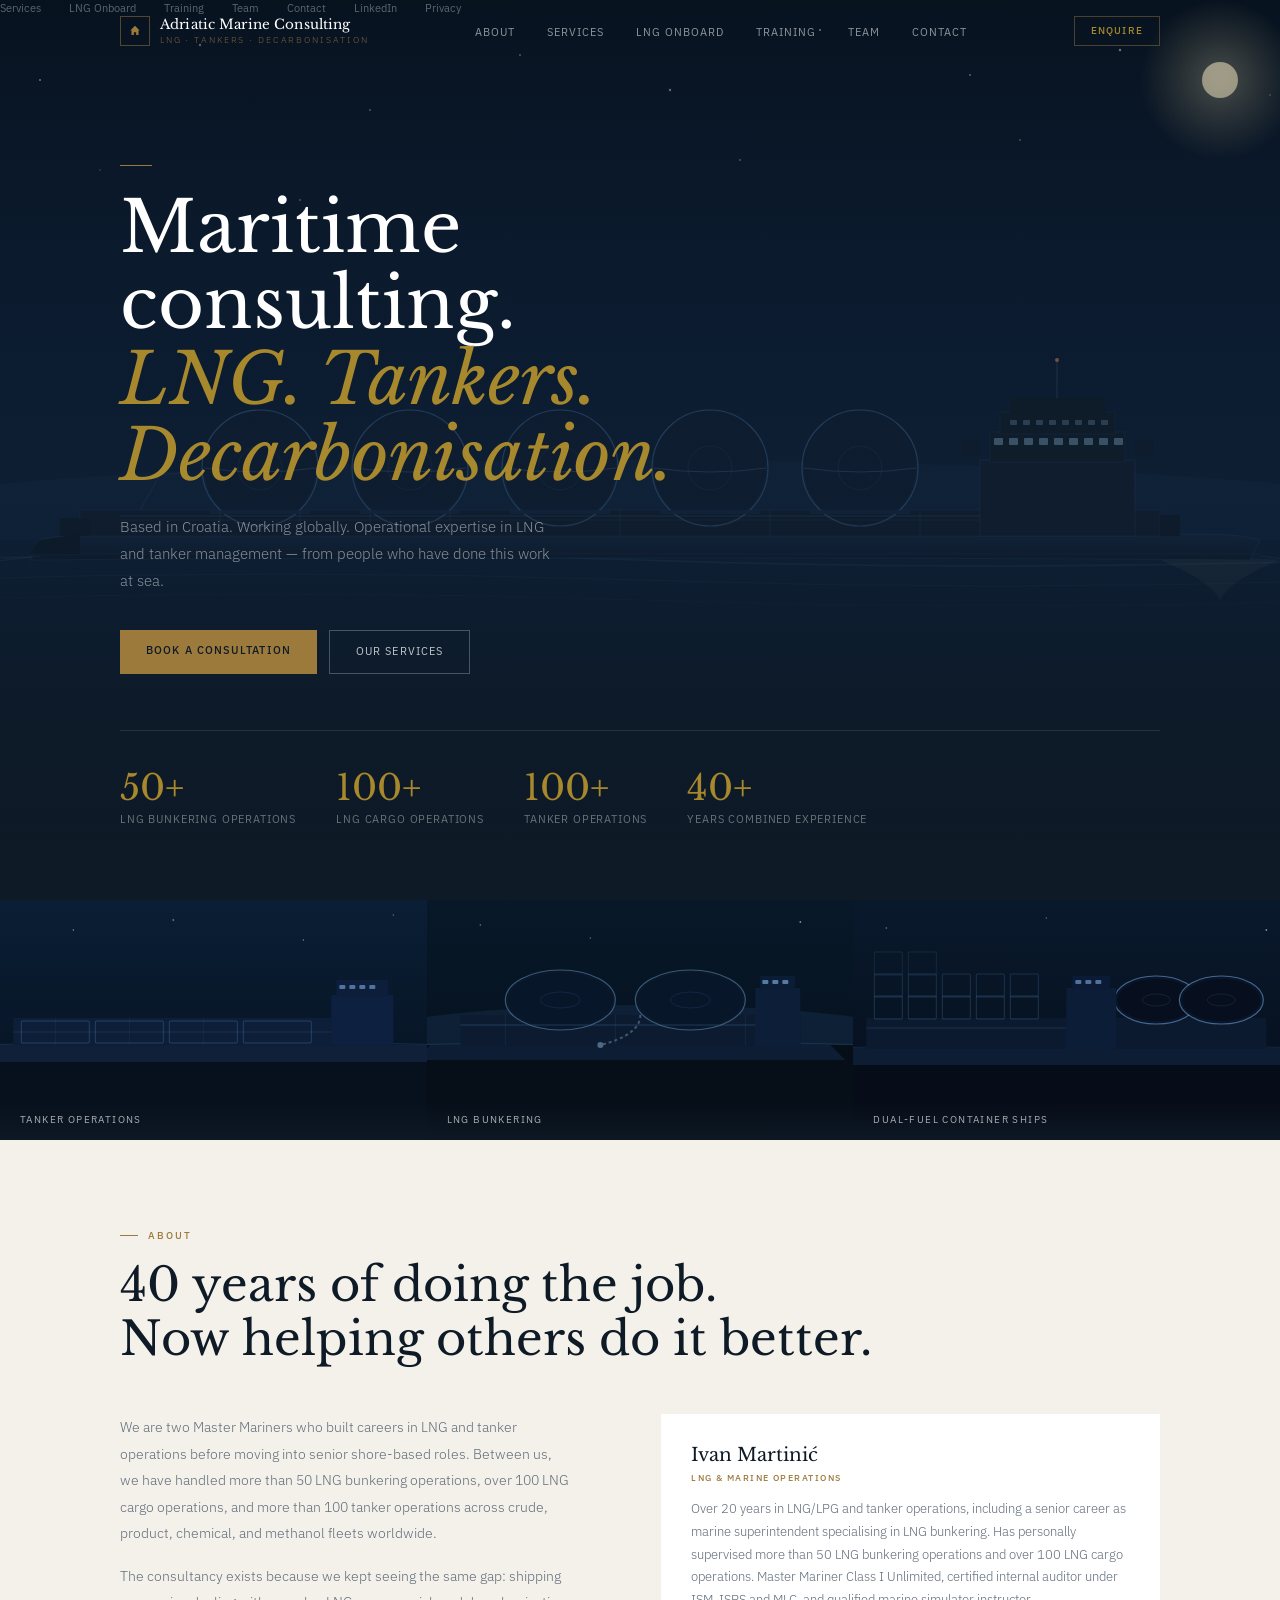
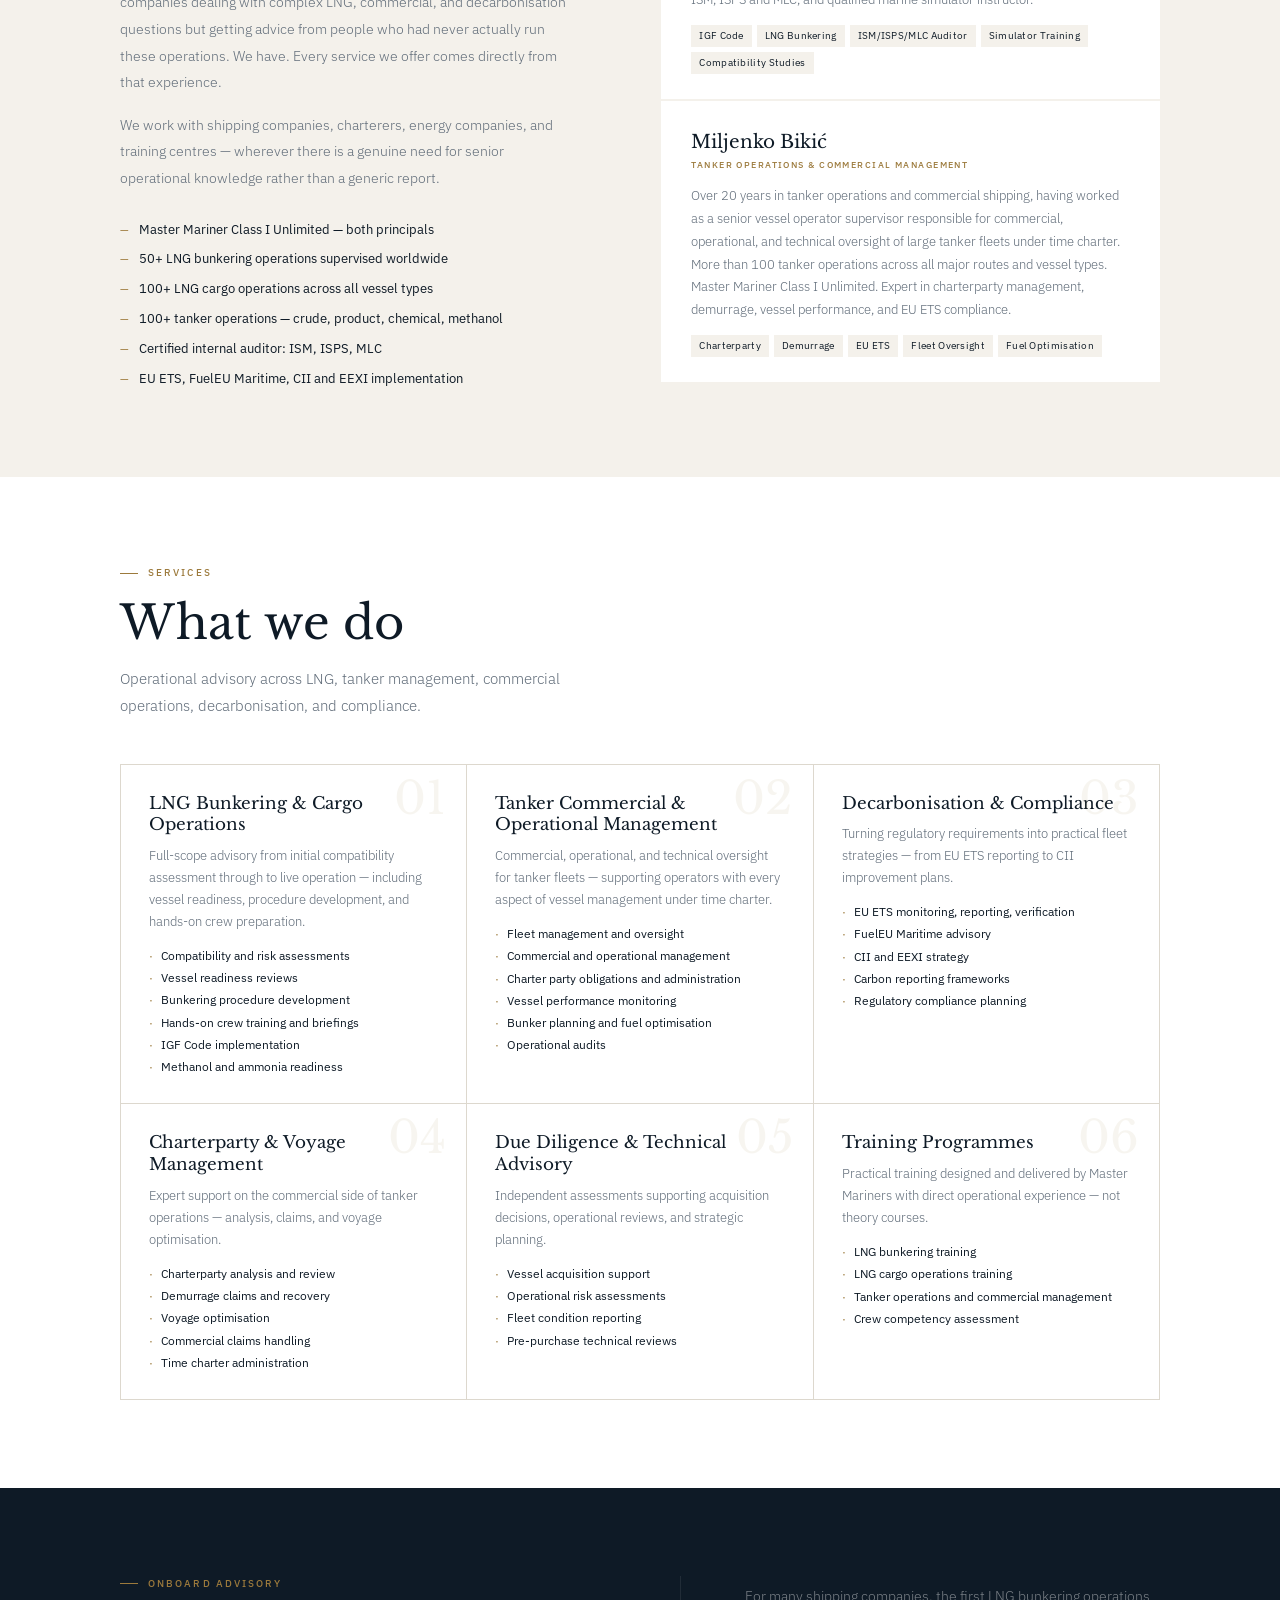
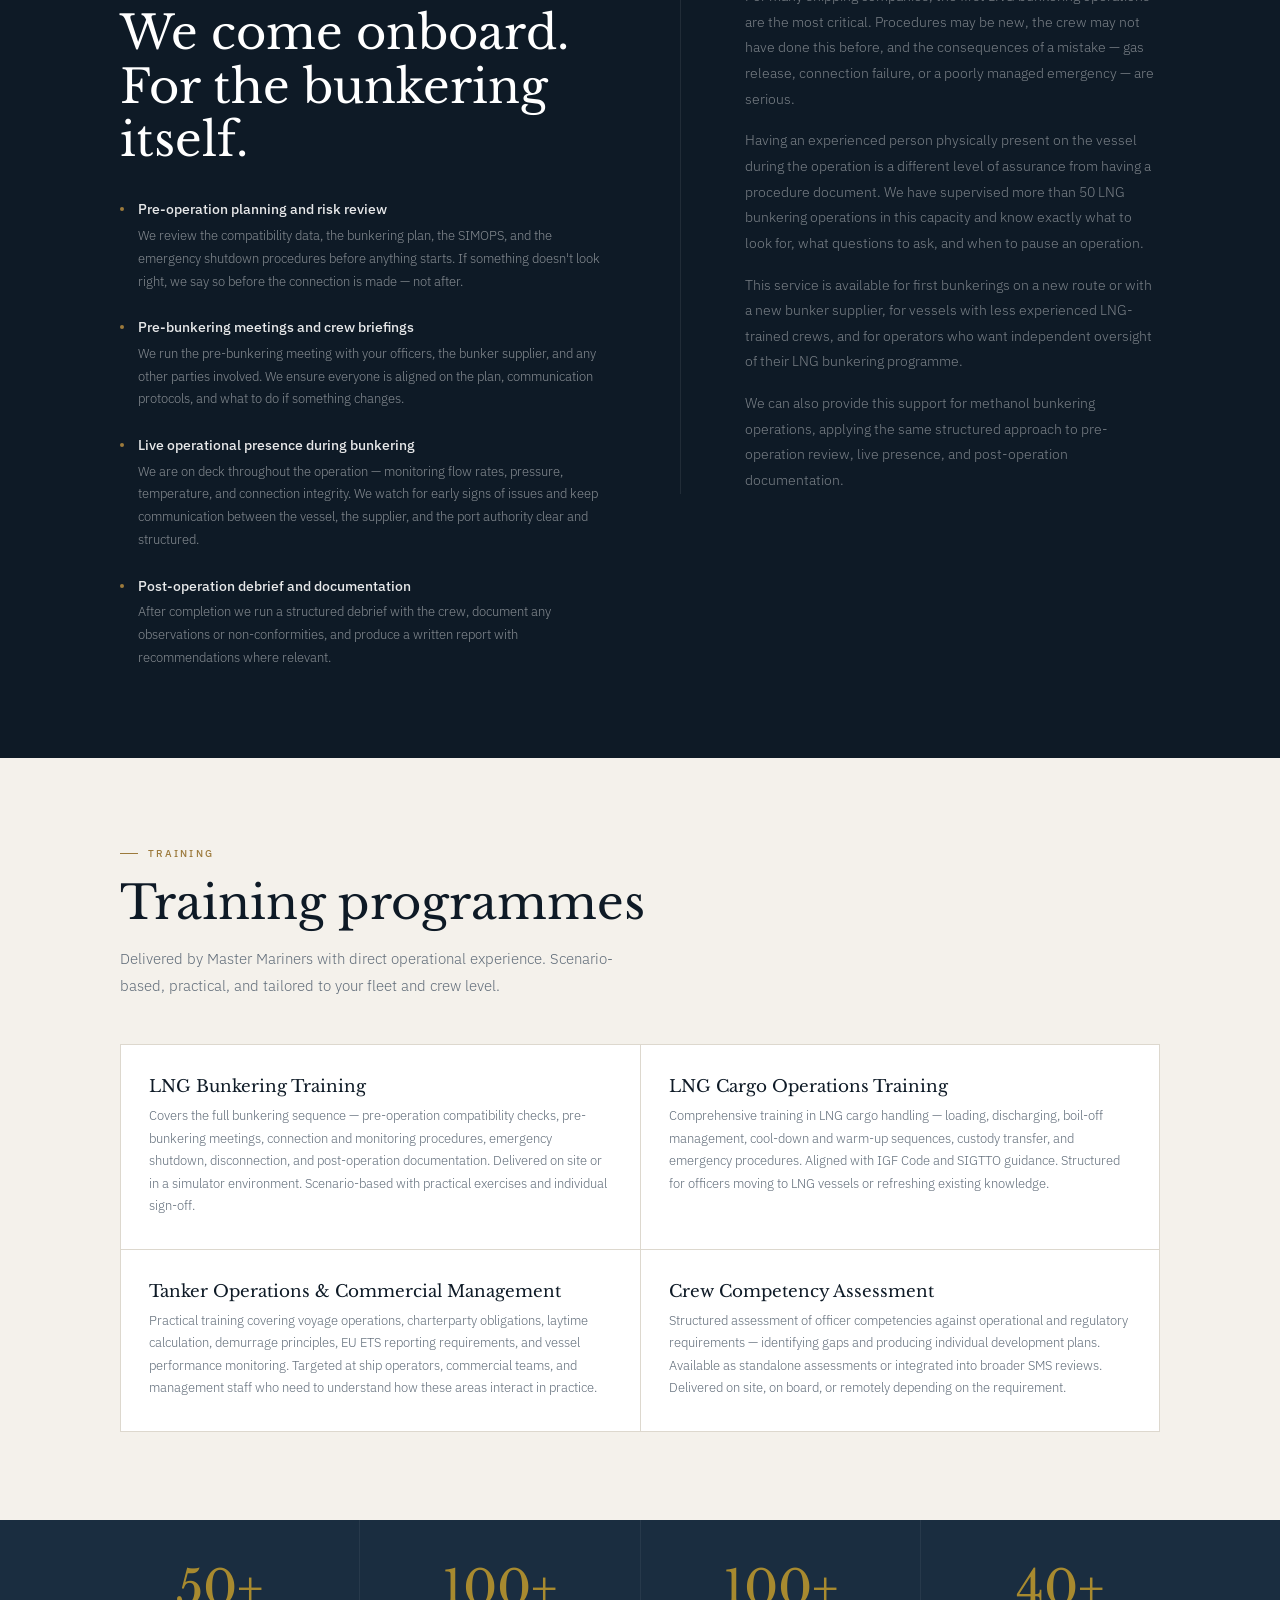
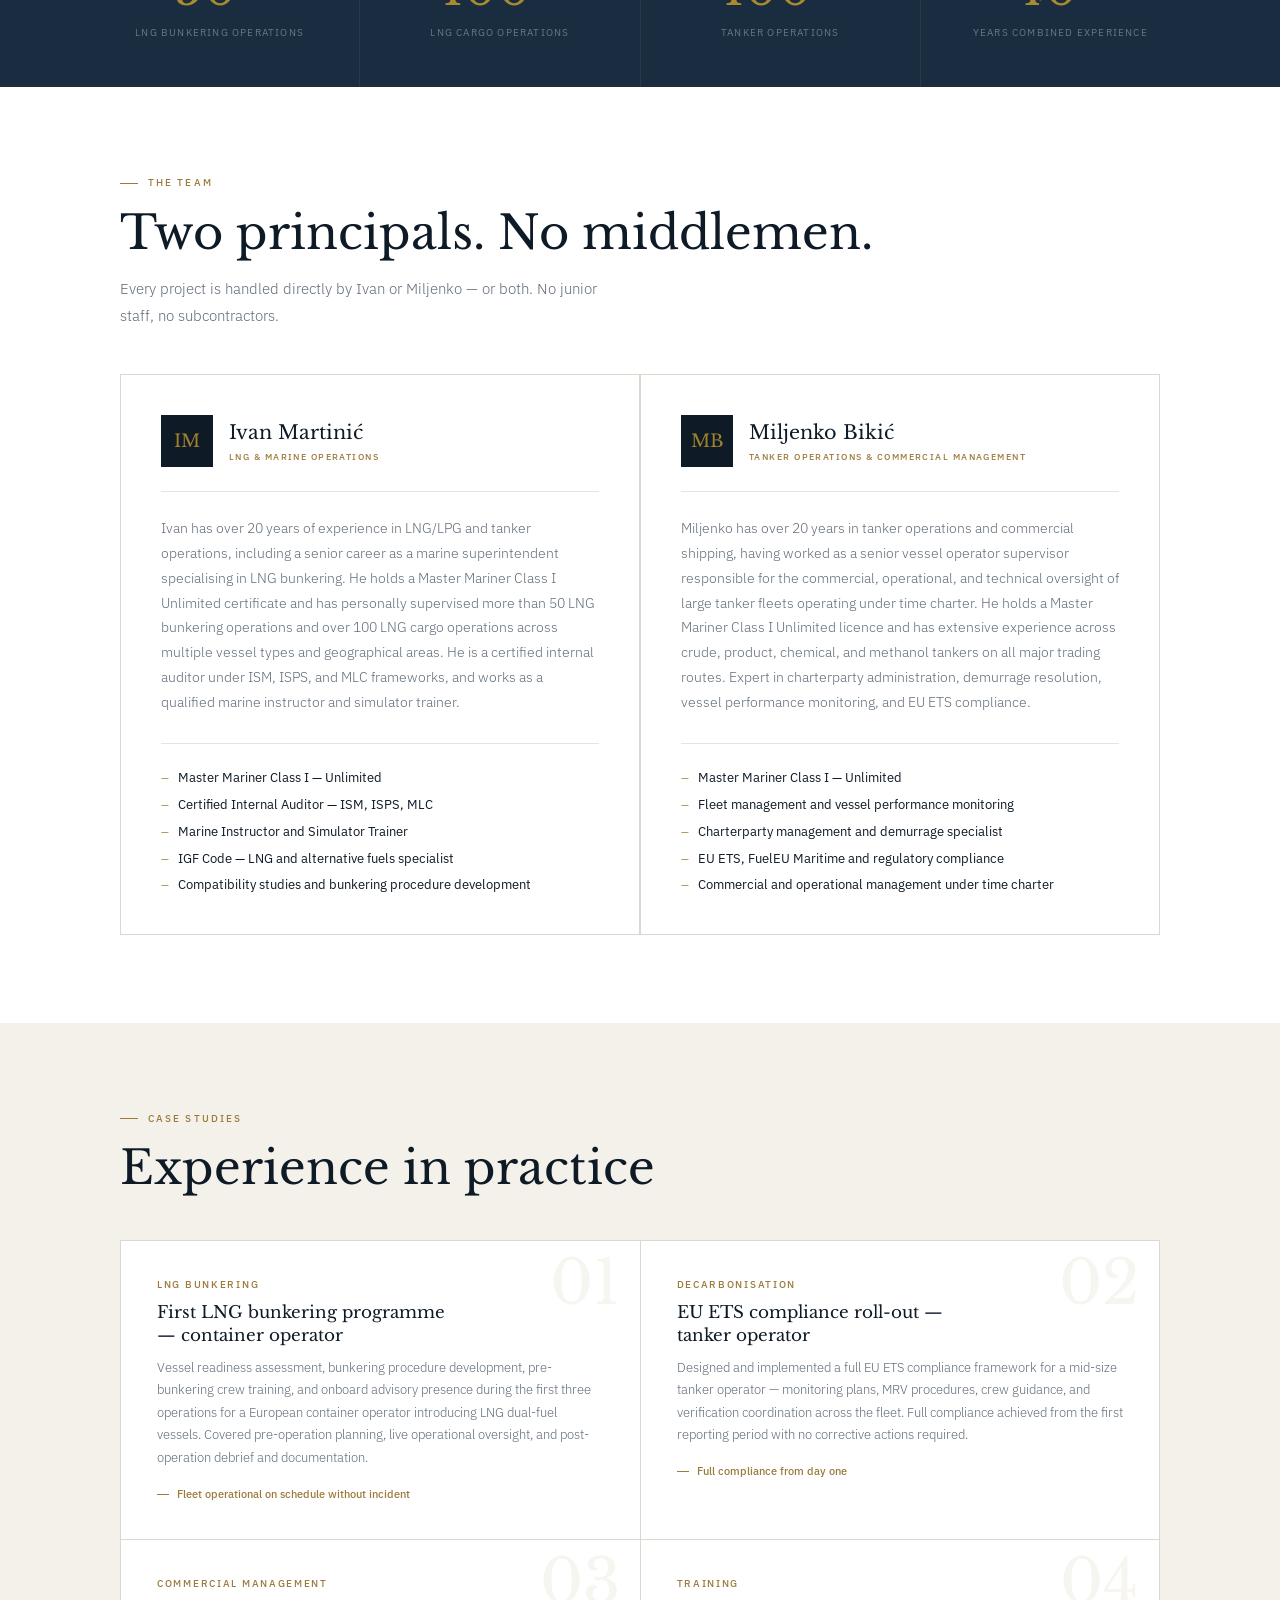
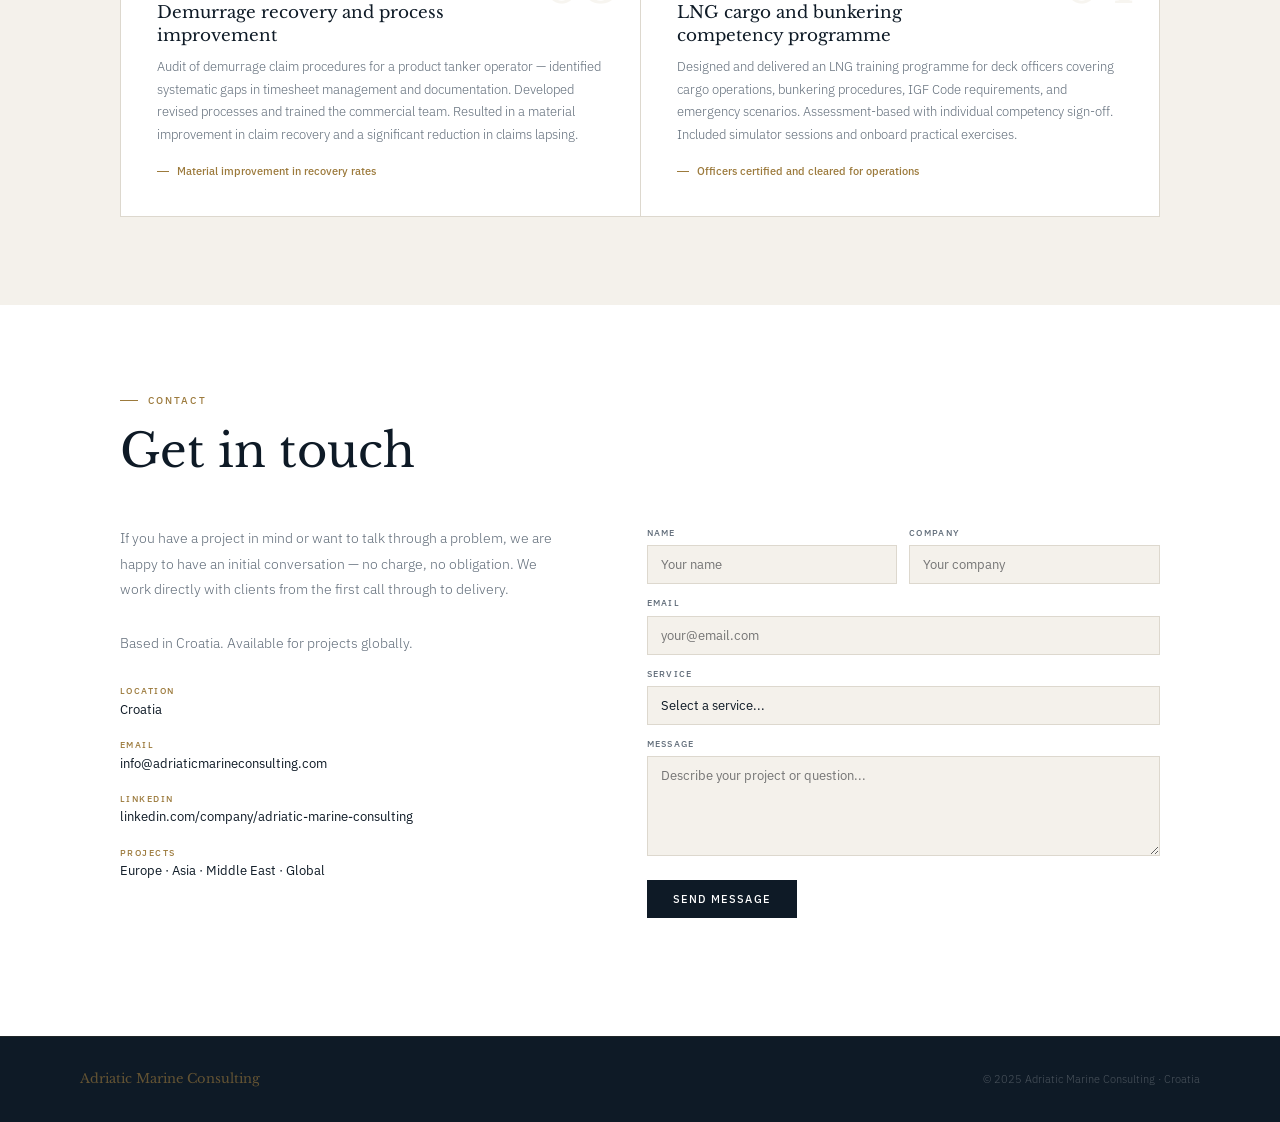
==== index.html @ 2621ef9f "Add files via upload" ====
<!DOCTYPE html>
<html lang="en">
<head>
  <meta charset="UTF-8">
  <meta name="viewport" content="width=device-width, initial-scale=1.0">
  <meta name="description" content="Adriatic Marine Consulting — LNG bunkering, tanker operations, decarbonisation, and maritime training. Based in Croatia, working globally.">
  <meta name="keywords" content="LNG bunkering consulting, tanker operations, maritime consulting, EU ETS shipping, FuelEU Maritime, demurrage consultant, maritime training, Croatia">
  <meta property="og:title" content="Adriatic Marine Consulting">
  <meta property="og:description" content="LNG · Tankers · Decarbonisation. Senior maritime consulting from two Master Mariners with 40+ years combined experience.">
  <meta property="og:type" content="website">
  <title>Adriatic Marine Consulting — LNG · Tankers · Decarbonisation</title>
  <link rel="stylesheet" href="style.css">
  <link rel="preconnect" href="https://fonts.googleapis.com">
  <link rel="preconnect" href="https://fonts.gstatic.com" crossorigin>
  <link href="https://fonts.googleapis.com/css2?family=Libre+Baskerville:ital,wght@0,400;0,700;1,400&family=IBM+Plex+Sans:wght@300;400;500&display=swap" rel="stylesheet">
</head>
<body>

  <!-- ═══════════════════════════════
       NAVIGATION
  ════════════════════════════════ -->
  <nav id="nav">
    <div class="nav-inner">
      <a href="#home" class="nav-logo">
        <div class="nav-logo-mark">
          <svg viewBox="0 0 24 24" xmlns="http://www.w3.org/2000/svg">
            <path d="M12 3L4 11h2v8h4v-5h4v5h4V11h2L12 3z"/>
          </svg>
        </div>
        <div class="nav-brand">
          Adriatic Marine Consulting
          <small>LNG · Tankers · Decarbonisation</small>
        </div>
      </a>
      <ul class="nav-links">
        <li><a href="#about">About</a></li>
        <li><a href="#services">Services</a></li>
        <li><a href="#onboard">LNG Onboard</a></li>
        <li><a href="#training">Training</a></li>
        <li><a href="#team">Team</a></li>
        <li><a href="#contact">Contact</a></li>
      </ul>
      <a href="#contact" class="nav-cta">Enquire</a>
      <button class="nav-hamburger" id="hamburger" aria-label="Open menu">
        <span></span><span></span><span></span>
      </button>
    </div>
    <!-- Mobile menu -->
    <div class="mobile-menu" id="mobileMenu">
      <ul>
        <li><a href="#about" class="mobile-link">About</a></li>
        <li><a href="#services" class="mobile-link">Services</a></li>
        <li><a href="#onboard" class="mobile-link">LNG Onboard</a></li>
        <li><a href="#training" class="mobile-link">Training</a></li>
        <li><a href="#team" class="mobile-link">Team</a></li>
        <li><a href="#contact" class="mobile-link">Contact</a></li>
      </ul>
    </div>
  </nav>

  <!-- ═══════════════════════════════
       HERO
  ════════════════════════════════ -->
  <section class="hero" id="home">
    <div class="hero-bg">
      <svg viewBox="0 0 1440 900" preserveAspectRatio="xMidYMid slice" xmlns="http://www.w3.org/2000/svg">
        <defs>
          <linearGradient id="grad-sky" x1="0" y1="0" x2="0" y2="1">
            <stop offset="0%" stop-color="#06111e"/>
            <stop offset="55%" stop-color="#0d2240"/>
            <stop offset="100%" stop-color="#0a1e38"/>
          </linearGradient>
          <linearGradient id="grad-sea" x1="0" y1="0" x2="0" y2="1">
            <stop offset="0%" stop-color="#0d2545"/>
            <stop offset="100%" stop-color="#06111e"/>
          </linearGradient>
          <linearGradient id="grad-hull" x1="0" y1="0" x2="0" y2="1">
            <stop offset="0%" stop-color="#162d4e"/>
            <stop offset="100%" stop-color="#0c1e35"/>
          </linearGradient>
          <radialGradient id="grad-moon" cx="50%" cy="50%" r="50%">
            <stop offset="0%" stop-color="#e8d9b0" stop-opacity="0.9"/>
            <stop offset="100%" stop-color="#c9b87a" stop-opacity="0"/>
          </radialGradient>
        </defs>
        <!-- Sky -->
        <rect width="1440" height="900" fill="url(#grad-sky)"/>
        <!-- Stars -->
        <circle cx="120" cy="80"  r="1"   fill="white" opacity="0.5"/>
        <circle cx="280" cy="45"  r="1.2" fill="white" opacity="0.4"/>
        <circle cx="450" cy="110" r="0.8" fill="white" opacity="0.6"/>
        <circle cx="600" cy="55"  r="1"   fill="white" opacity="0.35"/>
        <circle cx="750" cy="90"  r="1.2" fill="white" opacity="0.45"/>
        <circle cx="900" cy="30"  r="0.9" fill="white" opacity="0.55"/>
        <circle cx="1050" cy="75" r="1"   fill="white" opacity="0.4"/>
        <circle cx="1200" cy="50" r="1.2" fill="white" opacity="0.5"/>
        <circle cx="1350" cy="95" r="0.8" fill="white" opacity="0.4"/>
        <circle cx="180" cy="170" r="0.8" fill="white" opacity="0.3"/>
        <circle cx="380" cy="200" r="1"   fill="white" opacity="0.35"/>
        <circle cx="820" cy="160" r="0.9" fill="white" opacity="0.4"/>
        <circle cx="1100" cy="140" r="1"  fill="white" opacity="0.3"/>
        <!-- Moon -->
        <circle cx="1300" cy="80" r="80" fill="url(#grad-moon)" opacity="0.4"/>
        <circle cx="1300" cy="80" r="18" fill="#f5e8c0" opacity="0.7"/>
        <!-- Horizon haze -->
        <ellipse cx="720" cy="540" rx="900" ry="80" fill="#1a3a5c" opacity="0.3"/>
        <!-- Sea -->
        <rect x="0" y="540" width="1440" height="360" fill="url(#grad-sea)"/>
        <path d="M0 560 Q360 548 720 560 Q1080 572 1440 560" stroke="rgba(80,140,200,0.18)" fill="none" stroke-width="1.5"/>
        <path d="M0 580 Q360 568 720 580 Q1080 592 1440 580" stroke="rgba(80,140,200,0.12)" fill="none" stroke-width="1"/>
        <path d="M0 600 Q360 588 720 600 Q1080 612 1440 600" stroke="rgba(80,140,200,0.08)" fill="none" stroke-width="1"/>
        <!-- Moon reflection on water -->
        <path d="M1240 560 Q1300 555 1360 560 Q1310 580 1300 600 Q1290 580 1240 560Z" fill="rgba(245,232,192,0.08)"/>
        <!-- Hull -->
        <path d="M120 540 Q130 535 200 534 L1280 534 Q1320 534 1340 540 L1330 560 Q1100 558 720 558 Q340 558 110 560 Z" fill="url(#grad-hull)" stroke="rgba(50,90,140,0.4)" stroke-width="0.8"/>
        <line x1="110" y1="554" x2="1340" y2="554" stroke="rgba(80,140,200,0.2)" stroke-width="0.5"/>
        <!-- Main deck -->
        <rect x="160" y="510" width="1080" height="26" fill="#112038" stroke="rgba(50,90,140,0.3)" stroke-width="0.8"/>
        <rect x="140" y="518" width="30"  height="18" fill="#0e1c30"/>
        <rect x="1240" y="515" width="20" height="21" fill="#0e1c30"/>
        <!-- LNG Spheres -->
        <circle cx="340" cy="468" r="58" fill="none" stroke="rgba(100,155,210,0.45)" stroke-width="1.2"/>
        <circle cx="340" cy="468" r="56" fill="#0f1f38" fill-opacity="0.92"/>
        <circle cx="340" cy="468" r="22" fill="none" stroke="rgba(100,155,210,0.18)" stroke-width="0.8"/>
        <path d="M284 468 Q340 476 396 468" stroke="rgba(120,170,220,0.3)" fill="none" stroke-width="1"/>
        <circle cx="490" cy="468" r="58" fill="none" stroke="rgba(100,155,210,0.45)" stroke-width="1.2"/>
        <circle cx="490" cy="468" r="56" fill="#0f1f38" fill-opacity="0.92"/>
        <circle cx="490" cy="468" r="22" fill="none" stroke="rgba(100,155,210,0.18)" stroke-width="0.8"/>
        <path d="M434 468 Q490 476 546 468" stroke="rgba(120,170,220,0.3)" fill="none" stroke-width="1"/>
        <circle cx="640" cy="468" r="58" fill="none" stroke="rgba(100,155,210,0.45)" stroke-width="1.2"/>
        <circle cx="640" cy="468" r="56" fill="#0f1f38" fill-opacity="0.92"/>
        <circle cx="640" cy="468" r="22" fill="none" stroke="rgba(100,155,210,0.18)" stroke-width="0.8"/>
        <path d="M584 468 Q640 476 696 468" stroke="rgba(120,170,220,0.3)" fill="none" stroke-width="1"/>
        <circle cx="790" cy="468" r="58" fill="none" stroke="rgba(100,155,210,0.45)" stroke-width="1.2"/>
        <circle cx="790" cy="468" r="56" fill="#0f1f38" fill-opacity="0.92"/>
        <circle cx="790" cy="468" r="22" fill="none" stroke="rgba(100,155,210,0.18)" stroke-width="0.8"/>
        <path d="M734 468 Q790 476 846 468" stroke="rgba(120,170,220,0.3)" fill="none" stroke-width="1"/>
        <circle cx="940" cy="468" r="58" fill="none" stroke="rgba(100,155,210,0.45)" stroke-width="1.2"/>
        <circle cx="940" cy="468" r="56" fill="#0f1f38" fill-opacity="0.92"/>
        <circle cx="940" cy="468" r="22" fill="none" stroke="rgba(100,155,210,0.18)" stroke-width="0.8"/>
        <path d="M884 468 Q940 476 996 468" stroke="rgba(120,170,220,0.3)" fill="none" stroke-width="1"/>
        <!-- Sphere support rings -->
        <rect x="290" y="510" width="100" height="4" fill="rgba(20,45,80,0.9)"/>
        <rect x="440" y="510" width="100" height="4" fill="rgba(20,45,80,0.9)"/>
        <rect x="590" y="510" width="100" height="4" fill="rgba(20,45,80,0.9)"/>
        <rect x="740" y="510" width="100" height="4" fill="rgba(20,45,80,0.9)"/>
        <rect x="890" y="510" width="100" height="4" fill="rgba(20,45,80,0.9)"/>
        <!-- Pipework -->
        <line x1="200" y1="516" x2="1100" y2="516" stroke="rgba(70,120,170,0.35)" stroke-width="1.2"/>
        <line x1="200" y1="520" x2="1100" y2="520" stroke="rgba(70,120,170,0.2)"  stroke-width="0.8"/>
        <line x1="300" y1="510" x2="300" y2="536" stroke="rgba(70,120,170,0.25)" stroke-width="0.8"/>
        <line x1="380" y1="510" x2="380" y2="536" stroke="rgba(70,120,170,0.25)" stroke-width="0.8"/>
        <line x1="450" y1="510" x2="450" y2="536" stroke="rgba(70,120,170,0.25)" stroke-width="0.8"/>
        <line x1="530" y1="510" x2="530" y2="536" stroke="rgba(70,120,170,0.25)" stroke-width="0.8"/>
        <line x1="700" y1="510" x2="700" y2="536" stroke="rgba(70,120,170,0.25)" stroke-width="0.8"/>
        <line x1="850" y1="510" x2="850" y2="536" stroke="rgba(70,120,170,0.25)" stroke-width="0.8"/>
        <line x1="1000" y1="510" x2="1000" y2="536" stroke="rgba(70,120,170,0.25)" stroke-width="0.8"/>
        <!-- Bridge -->
        <rect x="1060" y="460" width="155" height="76" fill="#112038" stroke="rgba(50,90,140,0.4)" stroke-width="0.8"/>
        <rect x="1070" y="432" width="135" height="30" fill="#102030" stroke="rgba(50,90,140,0.3)" stroke-width="0.8"/>
        <rect x="1080" y="412" width="115" height="22" fill="#0f1e2e" stroke="rgba(50,90,140,0.3)" stroke-width="0.6"/>
        <rect x="1090" y="398" width="95"  height="16" fill="#0e1c2c"/>
        <rect x="1042" y="440" width="18"  height="16" fill="#0e1e30" opacity="0.8"/>
        <rect x="1215" y="440" width="18"  height="16" fill="#0e1e30" opacity="0.8"/>
        <!-- Bridge windows row 1 -->
        <rect x="1074" y="438" width="9" height="7" fill="rgba(160,210,255,0.55)" rx="1"/>
        <rect x="1089" y="438" width="9" height="7" fill="rgba(160,210,255,0.55)" rx="1"/>
        <rect x="1104" y="438" width="9" height="7" fill="rgba(160,210,255,0.55)" rx="1"/>
        <rect x="1119" y="438" width="9" height="7" fill="rgba(160,210,255,0.55)" rx="1"/>
        <rect x="1134" y="438" width="9" height="7" fill="rgba(160,210,255,0.55)" rx="1"/>
        <rect x="1149" y="438" width="9" height="7" fill="rgba(160,210,255,0.55)" rx="1"/>
        <rect x="1164" y="438" width="9" height="7" fill="rgba(160,210,255,0.55)" rx="1"/>
        <rect x="1179" y="438" width="9" height="7" fill="rgba(160,210,255,0.55)" rx="1"/>
        <rect x="1194" y="438" width="9" height="7" fill="rgba(160,210,255,0.55)" rx="1"/>
        <!-- Bridge windows row 2 -->
        <rect x="1090" y="420" width="7" height="5" fill="rgba(160,210,255,0.35)" rx="1"/>
        <rect x="1103" y="420" width="7" height="5" fill="rgba(160,210,255,0.35)" rx="1"/>
        <rect x="1116" y="420" width="7" height="5" fill="rgba(160,210,255,0.35)" rx="1"/>
        <rect x="1129" y="420" width="7" height="5" fill="rgba(160,210,255,0.35)" rx="1"/>
        <rect x="1142" y="420" width="7" height="5" fill="rgba(160,210,255,0.35)" rx="1"/>
        <rect x="1155" y="420" width="7" height="5" fill="rgba(160,210,255,0.35)" rx="1"/>
        <rect x="1168" y="420" width="7" height="5" fill="rgba(160,210,255,0.35)" rx="1"/>
        <rect x="1181" y="420" width="7" height="5" fill="rgba(160,210,255,0.35)" rx="1"/>
        <!-- Mast -->
        <line x1="1137" y1="398" x2="1137" y2="360" stroke="rgba(80,120,160,0.4)" stroke-width="1"/>
        <circle cx="1137" cy="360" r="2" fill="rgba(255,150,100,0.7)"/>
        <!-- Crane -->
        <line x1="220" y1="510" x2="240" y2="475" stroke="rgba(70,110,160,0.3)" stroke-width="1"/>
        <line x1="240" y1="475" x2="270" y2="472" stroke="rgba(70,110,160,0.25)" stroke-width="0.8"/>
        <!-- Bow -->
        <path d="M160 534 L120 540 L110 554 L160 554 Z" fill="#0c1a2c"/>
        <!-- Wake -->
        <path d="M120 556 Q65 562 10 570"  stroke="rgba(80,140,200,0.2)" fill="none" stroke-width="1"/>
        <path d="M1340 556 Q1390 562 1440 568" stroke="rgba(80,140,200,0.2)" fill="none" stroke-width="1"/>
      </svg>
    </div>
    <div class="hero-overlay"></div>
    <div class="hero-content">
      <div class="hero-rule"></div>
      <h1>Maritime consulting.<br><em>LNG. Tankers.<br>Decarbonisation.</em></h1>
      <p class="hero-sub">Based in Croatia. Working globally. Operational expertise in LNG and tanker management — from people who have done this work at sea.</p>
      <div class="hero-btns">
        <a href="#contact" class="btn-primary">Book a consultation</a>
        <a href="#services" class="btn-secondary">Our services</a>
      </div>
      <div class="hero-stats">
        <div class="hero-stat">
          <span class="stat-num">50+</span>
          <span class="stat-label">LNG bunkering operations</span>
        </div>
        <div class="hero-stat">
          <span class="stat-num">100+</span>
          <span class="stat-label">LNG cargo operations</span>
        </div>
        <div class="hero-stat">
          <span class="stat-num">100+</span>
          <span class="stat-label">Tanker operations</span>
        </div>
        <div class="hero-stat">
          <span class="stat-num">40+</span>
          <span class="stat-label">Years combined experience</span>
        </div>
      </div>
    </div>
  </section>

  <!-- ═══════════════════════════════
       VISUAL STRIP
  ════════════════════════════════ -->
  <div class="strip">

    <div class="strip-item">
      <svg viewBox="0 0 480 240" xmlns="http://www.w3.org/2000/svg" preserveAspectRatio="xMidYMid slice">
        <defs>
          <linearGradient id="ts" x1="0" y1="0" x2="0" y2="1">
            <stop offset="0%" stop-color="#0a1e35"/>
            <stop offset="100%" stop-color="#06111e"/>
          </linearGradient>
        </defs>
        <rect width="480" height="240" fill="url(#ts)"/>
        <rect x="0" y="145" width="480" height="95" fill="#080f1c" opacity="0.8"/>
        <path d="M0 145 Q240 138 480 145" stroke="rgba(70,120,180,0.25)" fill="none" stroke-width="1"/>
        <path d="M0 158 Q240 151 480 158" stroke="rgba(70,120,180,0.15)" fill="none" stroke-width="0.8"/>
        <path d="M20 145 L460 145 L472 162 L8 162 Z" fill="#0f2038"/>
        <rect x="40" y="118" width="380" height="28" fill="#0d1e38"/>
        <rect x="48"  y="121" width="68" height="22" fill="none" stroke="rgba(90,140,195,0.4)" stroke-width="0.8" rx="1"/>
        <rect x="122" y="121" width="68" height="22" fill="none" stroke="rgba(90,140,195,0.4)" stroke-width="0.8" rx="1"/>
        <rect x="196" y="121" width="68" height="22" fill="none" stroke="rgba(90,140,195,0.4)" stroke-width="0.8" rx="1"/>
        <rect x="270" y="121" width="68" height="22" fill="none" stroke="rgba(90,140,195,0.4)" stroke-width="0.8" rx="1"/>
        <line x1="82"  y1="118" x2="82"  y2="145" stroke="rgba(70,110,160,0.2)" stroke-width="0.7"/>
        <line x1="156" y1="118" x2="156" y2="145" stroke="rgba(70,110,160,0.2)" stroke-width="0.7"/>
        <line x1="230" y1="118" x2="230" y2="145" stroke="rgba(70,110,160,0.2)" stroke-width="0.7"/>
        <rect x="358" y="95"  width="62" height="50" fill="#0d2040"/>
        <rect x="363" y="80"  width="52" height="17" fill="#0c1e3a"/>
        <rect x="366" y="85" width="6" height="4" fill="rgba(150,200,255,0.5)" rx="1"/>
        <rect x="376" y="85" width="6" height="4" fill="rgba(150,200,255,0.5)" rx="1"/>
        <rect x="386" y="85" width="6" height="4" fill="rgba(150,200,255,0.5)" rx="1"/>
        <rect x="396" y="85" width="6" height="4" fill="rgba(150,200,255,0.5)" rx="1"/>
        <line x1="40" y1="132" x2="358" y2="132" stroke="rgba(70,110,160,0.3)" stroke-width="0.8"/>
        <circle cx="100" cy="30" r="0.8" fill="white" opacity="0.5"/>
        <circle cx="200" cy="20" r="0.9" fill="white" opacity="0.4"/>
        <circle cx="330" cy="40" r="0.7" fill="white" opacity="0.5"/>
        <circle cx="420" cy="15" r="0.8" fill="white" opacity="0.35"/>
      </svg>
      <span class="strip-label">Tanker Operations</span>
    </div>

    <div class="strip-item">
      <svg viewBox="0 0 480 240" xmlns="http://www.w3.org/2000/svg" preserveAspectRatio="xMidYMid slice">
        <defs>
          <linearGradient id="lbs" x1="0" y1="0" x2="0" y2="1">
            <stop offset="0%" stop-color="#081828"/>
            <stop offset="100%" stop-color="#04101c"/>
          </linearGradient>
        </defs>
        <rect width="480" height="240" fill="url(#lbs)"/>
        <ellipse cx="240" cy="145" rx="300" ry="40" fill="rgba(30,60,100,0.3)"/>
        <rect x="0" y="145" width="480" height="95" fill="#060e18"/>
        <path d="M0 145 Q240 138 480 145" stroke="rgba(70,130,190,0.2)" fill="none" stroke-width="1"/>
        <path d="M30 145 L430 145 L445 160 L15 160 Z" fill="#0d1e34"/>
        <rect x="60" y="115" width="340" height="31" fill="#0c1b30"/>
        <ellipse cx="160" cy="100" rx="55" ry="30" fill="#0a1828" stroke="rgba(100,155,210,0.5)" stroke-width="1.2"/>
        <ellipse cx="160" cy="100" rx="52" ry="27" fill="#08162a"/>
        <ellipse cx="160" cy="100" rx="20" ry="8"  fill="none" stroke="rgba(100,155,210,0.15)" stroke-width="0.8"/>
        <ellipse cx="290" cy="100" rx="55" ry="30" fill="#0a1828" stroke="rgba(100,155,210,0.5)" stroke-width="1.2"/>
        <ellipse cx="290" cy="100" rx="52" ry="27" fill="#08162a"/>
        <ellipse cx="290" cy="100" rx="20" ry="8"  fill="none" stroke="rgba(100,155,210,0.15)" stroke-width="0.8"/>
        <path d="M240 115 Q240 135 200 145" stroke="rgba(180,220,255,0.3)" fill="none" stroke-width="2" stroke-dasharray="3,3"/>
        <circle cx="200" cy="145" r="3" fill="rgba(180,220,255,0.4)"/>
        <rect x="355" y="88"  width="45" height="58" fill="#0c1e38"/>
        <rect x="360" y="76"  width="35" height="14" fill="#0b1c35"/>
        <rect x="362" y="80" width="6" height="4" fill="rgba(150,200,255,0.55)" rx="1"/>
        <rect x="372" y="80" width="6" height="4" fill="rgba(150,200,255,0.55)" rx="1"/>
        <rect x="382" y="80" width="6" height="4" fill="rgba(150,200,255,0.55)" rx="1"/>
        <line x1="60" y1="125" x2="355" y2="125" stroke="rgba(70,120,170,0.35)" stroke-width="1"/>
        <line x1="105" y1="115" x2="105" y2="145" stroke="rgba(70,120,170,0.2)" stroke-width="0.8"/>
        <line x1="215" y1="115" x2="215" y2="145" stroke="rgba(70,120,170,0.2)" stroke-width="0.8"/>
        <line x1="345" y1="115" x2="345" y2="145" stroke="rgba(70,120,170,0.2)" stroke-width="0.8"/>
        <circle cx="80"  cy="25" r="0.8" fill="white" opacity="0.45"/>
        <circle cx="190" cy="38" r="0.7" fill="white" opacity="0.4"/>
        <circle cx="400" cy="22" r="0.9" fill="white" opacity="0.5"/>
      </svg>
      <span class="strip-label">LNG Bunkering</span>
    </div>

    <div class="strip-item">
      <svg viewBox="0 0 480 240" xmlns="http://www.w3.org/2000/svg" preserveAspectRatio="xMidYMid slice">
        <defs>
          <linearGradient id="cs2" x1="0" y1="0" x2="0" y2="1">
            <stop offset="0%" stop-color="#09192c"/>
            <stop offset="100%" stop-color="#050e1a"/>
          </linearGradient>
        </defs>
        <rect width="480" height="240" fill="url(#cs2)"/>
        <rect x="0" y="148" width="480" height="92" fill="#060c18"/>
        <path d="M0 148 Q240 141 480 148" stroke="rgba(70,120,180,0.2)" fill="none" stroke-width="1"/>
        <path d="M15 148 L465 148 L478 165 L2 165 Z" fill="#0d1e34"/>
        <rect x="40" y="118" width="400" height="31" fill="#0c1a30"/>
        <rect x="48"  y="96" width="28" height="23" fill="none" stroke="rgba(90,140,195,0.35)" stroke-width="0.8" rx="1"/>
        <rect x="48"  y="74" width="28" height="23" fill="none" stroke="rgba(90,140,195,0.3)"  stroke-width="0.8" rx="1"/>
        <rect x="48"  y="52" width="28" height="23" fill="none" stroke="rgba(90,140,195,0.2)"  stroke-width="0.8" rx="1"/>
        <rect x="82"  y="96" width="28" height="23" fill="none" stroke="rgba(90,140,195,0.35)" stroke-width="0.8" rx="1"/>
        <rect x="82"  y="74" width="28" height="23" fill="none" stroke="rgba(90,140,195,0.3)"  stroke-width="0.8" rx="1"/>
        <rect x="82"  y="52" width="28" height="23" fill="none" stroke="rgba(90,140,195,0.2)"  stroke-width="0.8" rx="1"/>
        <rect x="116" y="96" width="28" height="23" fill="none" stroke="rgba(90,140,195,0.35)" stroke-width="0.8" rx="1"/>
        <rect x="116" y="74" width="28" height="23" fill="none" stroke="rgba(90,140,195,0.3)"  stroke-width="0.8" rx="1"/>
        <rect x="150" y="96" width="28" height="23" fill="none" stroke="rgba(90,140,195,0.35)" stroke-width="0.8" rx="1"/>
        <rect x="150" y="74" width="28" height="23" fill="none" stroke="rgba(90,140,195,0.3)"  stroke-width="0.8" rx="1"/>
        <rect x="184" y="96" width="28" height="23" fill="none" stroke="rgba(90,140,195,0.35)" stroke-width="0.8" rx="1"/>
        <rect x="184" y="74" width="28" height="23" fill="none" stroke="rgba(90,140,195,0.3)"  stroke-width="0.8" rx="1"/>
        <ellipse cx="330" cy="100" rx="42" ry="24" fill="#08152a" stroke="rgba(120,170,220,0.55)" stroke-width="1.2"/>
        <ellipse cx="330" cy="100" rx="39" ry="21" fill="#070f1e"/>
        <ellipse cx="330" cy="100" rx="14" ry="6"  fill="none" stroke="rgba(120,170,220,0.15)" stroke-width="0.8"/>
        <ellipse cx="395" cy="100" rx="42" ry="24" fill="#08152a" stroke="rgba(120,170,220,0.55)" stroke-width="1.2"/>
        <ellipse cx="395" cy="100" rx="39" ry="21" fill="#070f1e"/>
        <ellipse cx="395" cy="100" rx="14" ry="6"  fill="none" stroke="rgba(120,170,220,0.15)" stroke-width="0.8"/>
        <rect x="240" y="88"  width="50" height="61" fill="#0c1d38"/>
        <rect x="246" y="76"  width="38" height="14" fill="#0b1b35"/>
        <rect x="249" y="80" width="6" height="4" fill="rgba(150,200,255,0.5)" rx="1"/>
        <rect x="259" y="80" width="6" height="4" fill="rgba(150,200,255,0.5)" rx="1"/>
        <rect x="269" y="80" width="6" height="4" fill="rgba(150,200,255,0.5)" rx="1"/>
        <line x1="40" y1="128" x2="240" y2="128" stroke="rgba(70,110,160,0.3)" stroke-width="0.8"/>
        <circle cx="60"  cy="28" r="0.8" fill="white" opacity="0.45"/>
        <circle cx="220" cy="18" r="0.7" fill="white" opacity="0.4"/>
        <circle cx="440" cy="30" r="0.9" fill="white" opacity="0.5"/>
      </svg>
      <span class="strip-label">Dual-Fuel Container Ships</span>
    </div>

  </div>

  <!-- ═══════════════════════════════
       ABOUT
  ════════════════════════════════ -->
  <section class="section section--sand" id="about">
    <div class="container">
      <div class="eyebrow">About</div>
      <h2 class="section-title">40 years of doing the job.<br>Now helping others do it better.</h2>
      <div class="about-grid">
        <div class="about-body">
          <p>We are two Master Mariners who built careers in LNG and tanker operations before moving into senior shore-based roles. Between us, we have handled more than 50 LNG bunkering operations, over 100 LNG cargo operations, and more than 100 tanker operations across crude, product, chemical, and methanol fleets worldwide.</p>
          <p>The consultancy exists because we kept seeing the same gap: shipping companies dealing with complex LNG, commercial, and decarbonisation questions but getting advice from people who had never actually run these operations. We have. Every service we offer comes directly from that experience.</p>
          <p>We work with shipping companies, charterers, energy companies, and training centres — wherever there is a genuine need for senior operational knowledge rather than a generic report.</p>
          <ul class="highlight-list">
            <li>Master Mariner Class I Unlimited — both principals</li>
            <li>50+ LNG bunkering operations supervised worldwide</li>
            <li>100+ LNG cargo operations across all vessel types</li>
            <li>100+ tanker operations — crude, product, chemical, methanol</li>
            <li>Certified internal auditor: ISM, ISPS, MLC</li>
            <li>EU ETS, FuelEU Maritime, CII and EEXI implementation</li>
          </ul>
        </div>
        <div class="founder-cards">
          <div class="founder-card">
            <div class="founder-card-name">Ivan Martinić</div>
            <div class="founder-card-role">LNG &amp; Marine Operations</div>
            <p class="founder-card-bio">Over 20 years in LNG/LPG and tanker operations, including a senior career as marine superintendent specialising in LNG bunkering. Has personally supervised more than 50 LNG bunkering operations and over 100 LNG cargo operations. Master Mariner Class I Unlimited, certified internal auditor under ISM, ISPS and MLC, and qualified marine simulator instructor.</p>
            <div class="founder-card-tags">
              <span class="tag">IGF Code</span>
              <span class="tag">LNG Bunkering</span>
              <span class="tag">ISM/ISPS/MLC Auditor</span>
              <span class="tag">Simulator Training</span>
              <span class="tag">Compatibility Studies</span>
            </div>
          </div>
          <div class="founder-card">
            <div class="founder-card-name">Miljenko Bikić</div>
            <div class="founder-card-role">Tanker Operations &amp; Commercial Management</div>
            <p class="founder-card-bio">Over 20 years in tanker operations and commercial shipping, having worked as a senior vessel operator supervisor responsible for commercial, operational, and technical oversight of large tanker fleets under time charter. More than 100 tanker operations across all major routes and vessel types. Master Mariner Class I Unlimited. Expert in charterparty management, demurrage, vessel performance, and EU ETS compliance.</p>
            <div class="founder-card-tags">
              <span class="tag">Charterparty</span>
              <span class="tag">Demurrage</span>
              <span class="tag">EU ETS</span>
              <span class="tag">Fleet Oversight</span>
              <span class="tag">Fuel Optimisation</span>
            </div>
          </div>
        </div>
      </div>
    </div>
  </section>

  <!-- ═══════════════════════════════
       SERVICES
  ════════════════════════════════ -->
  <section class="section section--white" id="services">
    <div class="container">
      <div class="eyebrow">Services</div>
      <h2 class="section-title">What we do</h2>
      <p class="section-lead">Operational advisory across LNG, tanker management, commercial operations, decarbonisation, and compliance.</p>
      <div class="services-grid">

        <div class="service-card">
          <span class="service-num">01</span>
          <h3 class="service-title">LNG Bunkering &amp; Cargo Operations</h3>
          <p class="service-desc">Full-scope advisory from initial compatibility assessment through to live operation — including vessel readiness, procedure development, and hands-on crew preparation.</p>
          <ul class="service-list">
            <li>Compatibility and risk assessments</li>
            <li>Vessel readiness reviews</li>
            <li>Bunkering procedure development</li>
            <li>Hands-on crew training and briefings</li>
            <li>IGF Code implementation</li>
            <li>Methanol and ammonia readiness</li>
          </ul>
        </div>

        <div class="service-card">
          <span class="service-num">02</span>
          <h3 class="service-title">Tanker Commercial &amp; Operational Management</h3>
          <p class="service-desc">Commercial, operational, and technical oversight for tanker fleets — supporting operators with every aspect of vessel management under time charter.</p>
          <ul class="service-list">
            <li>Fleet management and oversight</li>
            <li>Commercial and operational management</li>
            <li>Charter party obligations and administration</li>
            <li>Vessel performance monitoring</li>
            <li>Bunker planning and fuel optimisation</li>
            <li>Operational audits</li>
          </ul>
        </div>

        <div class="service-card">
          <span class="service-num">03</span>
          <h3 class="service-title">Decarbonisation &amp; Compliance</h3>
          <p class="service-desc">Turning regulatory requirements into practical fleet strategies — from EU ETS reporting to CII improvement plans.</p>
          <ul class="service-list">
            <li>EU ETS monitoring, reporting, verification</li>
            <li>FuelEU Maritime advisory</li>
            <li>CII and EEXI strategy</li>
            <li>Carbon reporting frameworks</li>
            <li>Regulatory compliance planning</li>
          </ul>
        </div>

        <div class="service-card">
          <span class="service-num">04</span>
          <h3 class="service-title">Charterparty &amp; Voyage Management</h3>
          <p class="service-desc">Expert support on the commercial side of tanker operations — analysis, claims, and voyage optimisation.</p>
          <ul class="service-list">
            <li>Charterparty analysis and review</li>
            <li>Demurrage claims and recovery</li>
            <li>Voyage optimisation</li>
            <li>Commercial claims handling</li>
            <li>Time charter administration</li>
          </ul>
        </div>

        <div class="service-card">
          <span class="service-num">05</span>
          <h3 class="service-title">Due Diligence &amp; Technical Advisory</h3>
          <p class="service-desc">Independent assessments supporting acquisition decisions, operational reviews, and strategic planning.</p>
          <ul class="service-list">
            <li>Vessel acquisition support</li>
            <li>Operational risk assessments</li>
            <li>Fleet condition reporting</li>
            <li>Pre-purchase technical reviews</li>
          </ul>
        </div>

        <div class="service-card">
          <span class="service-num">06</span>
          <h3 class="service-title">Training Programmes</h3>
          <p class="service-desc">Practical training designed and delivered by Master Mariners with direct operational experience — not theory courses.</p>
          <ul class="service-list">
            <li>LNG bunkering training</li>
            <li>LNG cargo operations training</li>
            <li>Tanker operations and commercial management</li>
            <li>Crew competency assessment</li>
          </ul>
        </div>

      </div>
    </div>
  </section>

  <!-- ═══════════════════════════════
       LNG ONBOARD ADVISORY
  ════════════════════════════════ -->
  <section class="section section--dark" id="onboard">
    <div class="container">
      <div class="onboard-grid">
        <div class="onboard-left">
          <div class="eyebrow eyebrow--gold">Onboard Advisory</div>
          <h2 class="section-title section-title--light">We come onboard.<br>For the bunkering itself.</h2>
          <div class="onboard-points">

            <div class="onboard-point">
              <div class="onboard-dot"></div>
              <div class="onboard-point-body">
                <strong>Pre-operation planning and risk review</strong>
                <p>We review the compatibility data, the bunkering plan, the SIMOPS, and the emergency shutdown procedures before anything starts. If something doesn't look right, we say so before the connection is made — not after.</p>
              </div>
            </div>

            <div class="onboard-point">
              <div class="onboard-dot"></div>
              <div class="onboard-point-body">
                <strong>Pre-bunkering meetings and crew briefings</strong>
                <p>We run the pre-bunkering meeting with your officers, the bunker supplier, and any other parties involved. We ensure everyone is aligned on the plan, communication protocols, and what to do if something changes.</p>
              </div>
            </div>

            <div class="onboard-point">
              <div class="onboard-dot"></div>
              <div class="onboard-point-body">
                <strong>Live operational presence during bunkering</strong>
                <p>We are on deck throughout the operation — monitoring flow rates, pressure, temperature, and connection integrity. We watch for early signs of issues and keep communication between the vessel, the supplier, and the port authority clear and structured.</p>
              </div>
            </div>

            <div class="onboard-point">
              <div class="onboard-dot"></div>
              <div class="onboard-point-body">
                <strong>Post-operation debrief and documentation</strong>
                <p>After completion we run a structured debrief with the crew, document any observations or non-conformities, and produce a written report with recommendations where relevant.</p>
              </div>
            </div>

          </div>
        </div>
        <div class="onboard-right">
          <p>For many shipping companies, the first LNG bunkering operations are the most critical. Procedures may be new, the crew may not have done this before, and the consequences of a mistake — gas release, connection failure, or a poorly managed emergency — are serious.</p>
          <p>Having an experienced person physically present on the vessel during the operation is a different level of assurance from having a procedure document. We have supervised more than 50 LNG bunkering operations in this capacity and know exactly what to look for, what questions to ask, and when to pause an operation.</p>
          <p>This service is available for first bunkerings on a new route or with a new bunker supplier, for vessels with less experienced LNG-trained crews, and for operators who want independent oversight of their LNG bunkering programme.</p>
          <p>We can also provide this support for methanol bunkering operations, applying the same structured approach to pre-operation review, live presence, and post-operation documentation.</p>
        </div>
      </div>
    </div>
  </section>

  <!-- ═══════════════════════════════
       TRAINING
  ════════════════════════════════ -->
  <section class="section section--sand" id="training">
    <div class="container">
      <div class="eyebrow">Training</div>
      <h2 class="section-title">Training programmes</h2>
      <p class="section-lead">Delivered by Master Mariners with direct operational experience. Scenario-based, practical, and tailored to your fleet and crew level.</p>
      <div class="training-grid">

        <div class="training-card">
          <h3 class="training-title">LNG Bunkering Training</h3>
          <p class="training-desc">Covers the full bunkering sequence — pre-operation compatibility checks, pre-bunkering meetings, connection and monitoring procedures, emergency shutdown, disconnection, and post-operation documentation. Delivered on site or in a simulator environment. Scenario-based with practical exercises and individual sign-off.</p>
        </div>

        <div class="training-card">
          <h3 class="training-title">LNG Cargo Operations Training</h3>
          <p class="training-desc">Comprehensive training in LNG cargo handling — loading, discharging, boil-off management, cool-down and warm-up sequences, custody transfer, and emergency procedures. Aligned with IGF Code and SIGTTO guidance. Structured for officers moving to LNG vessels or refreshing existing knowledge.</p>
        </div>

        <div class="training-card">
          <h3 class="training-title">Tanker Operations &amp; Commercial Management</h3>
          <p class="training-desc">Practical training covering voyage operations, charterparty obligations, laytime calculation, demurrage principles, EU ETS reporting requirements, and vessel performance monitoring. Targeted at ship operators, commercial teams, and management staff who need to understand how these areas interact in practice.</p>
        </div>

        <div class="training-card">
          <h3 class="training-title">Crew Competency Assessment</h3>
          <p class="training-desc">Structured assessment of officer competencies against operational and regulatory requirements — identifying gaps and producing individual development plans. Available as standalone assessments or integrated into broader SMS reviews. Delivered on site, on board, or remotely depending on the requirement.</p>
        </div>

      </div>
    </div>
  </section>

  <!-- ═══════════════════════════════
       NUMBERS BAR
  ════════════════════════════════ -->
  <div class="numbers-bar">
    <div class="numbers-grid">
      <div class="number-box">
        <span class="number-val">50+</span>
        <span class="number-label">LNG bunkering operations</span>
      </div>
      <div class="number-box">
        <span class="number-val">100+</span>
        <span class="number-label">LNG cargo operations</span>
      </div>
      <div class="number-box">
        <span class="number-val">100+</span>
        <span class="number-label">Tanker operations</span>
      </div>
      <div class="number-box">
        <span class="number-val">40+</span>
        <span class="number-label">Years combined experience</span>
      </div>
    </div>
  </div>

  <!-- ═══════════════════════════════
       TEAM
  ════════════════════════════════ -->
  <section class="section section--white" id="team">
    <div class="container">
      <div class="eyebrow">The team</div>
      <h2 class="section-title">Two principals. No middlemen.</h2>
      <p class="section-lead">Every project is handled directly by Ivan or Miljenko — or both. No junior staff, no subcontractors.</p>
      <div class="team-grid">

        <div class="team-card">
          <div class="team-card-header">
            <div class="team-avatar">IM</div>
            <div>
              <div class="team-name">Ivan Martinić</div>
              <div class="team-role">LNG &amp; Marine Operations</div>
            </div>
          </div>
          <p class="team-bio">Ivan has over 20 years of experience in LNG/LPG and tanker operations, including a senior career as a marine superintendent specialising in LNG bunkering. He holds a Master Mariner Class I Unlimited certificate and has personally supervised more than 50 LNG bunkering operations and over 100 LNG cargo operations across multiple vessel types and geographical areas. He is a certified internal auditor under ISM, ISPS, and MLC frameworks, and works as a qualified marine instructor and simulator trainer.</p>
          <ul class="team-quals">
            <li>Master Mariner Class I — Unlimited</li>
            <li>Certified Internal Auditor — ISM, ISPS, MLC</li>
            <li>Marine Instructor and Simulator Trainer</li>
            <li>IGF Code — LNG and alternative fuels specialist</li>
            <li>Compatibility studies and bunkering procedure development</li>
          </ul>
        </div>

        <div class="team-card">
          <div class="team-card-header">
            <div class="team-avatar">MB</div>
            <div>
              <div class="team-name">Miljenko Bikić</div>
              <div class="team-role">Tanker Operations &amp; Commercial Management</div>
            </div>
          </div>
          <p class="team-bio">Miljenko has over 20 years in tanker operations and commercial shipping, having worked as a senior vessel operator supervisor responsible for the commercial, operational, and technical oversight of large tanker fleets operating under time charter. He holds a Master Mariner Class I Unlimited licence and has extensive experience across crude, product, chemical, and methanol tankers on all major trading routes. Expert in charterparty administration, demurrage resolution, vessel performance monitoring, and EU ETS compliance.</p>
          <ul class="team-quals">
            <li>Master Mariner Class I — Unlimited</li>
            <li>Fleet management and vessel performance monitoring</li>
            <li>Charterparty management and demurrage specialist</li>
            <li>EU ETS, FuelEU Maritime and regulatory compliance</li>
            <li>Commercial and operational management under time charter</li>
          </ul>
        </div>

      </div>
    </div>
  </section>

  <!-- ═══════════════════════════════
       CASE STUDIES
  ════════════════════════════════ -->
  <section class="section section--sand" id="cases">
    <div class="container">
      <div class="eyebrow">Case studies</div>
      <h2 class="section-title">Experience in practice</h2>
      <div class="cases-grid">

        <div class="case-card">
          <span class="case-num">01</span>
          <div class="case-tag">LNG Bunkering</div>
          <h3 class="case-title">First LNG bunkering programme — container operator</h3>
          <p class="case-desc">Vessel readiness assessment, bunkering procedure development, pre-bunkering crew training, and onboard advisory presence during the first three operations for a European container operator introducing LNG dual-fuel vessels. Covered pre-operation planning, live operational oversight, and post-operation debrief and documentation.</p>
          <div class="case-outcome">Fleet operational on schedule without incident</div>
        </div>

        <div class="case-card">
          <span class="case-num">02</span>
          <div class="case-tag">Decarbonisation</div>
          <h3 class="case-title">EU ETS compliance roll-out — tanker operator</h3>
          <p class="case-desc">Designed and implemented a full EU ETS compliance framework for a mid-size tanker operator — monitoring plans, MRV procedures, crew guidance, and verification coordination across the fleet. Full compliance achieved from the first reporting period with no corrective actions required.</p>
          <div class="case-outcome">Full compliance from day one</div>
        </div>

        <div class="case-card">
          <span class="case-num">03</span>
          <div class="case-tag">Commercial Management</div>
          <h3 class="case-title">Demurrage recovery and process improvement</h3>
          <p class="case-desc">Audit of demurrage claim procedures for a product tanker operator — identified systematic gaps in timesheet management and documentation. Developed revised processes and trained the commercial team. Resulted in a material improvement in claim recovery and a significant reduction in claims lapsing.</p>
          <div class="case-outcome">Material improvement in recovery rates</div>
        </div>

        <div class="case-card">
          <span class="case-num">04</span>
          <div class="case-tag">Training</div>
          <h3 class="case-title">LNG cargo and bunkering competency programme</h3>
          <p class="case-desc">Designed and delivered an LNG training programme for deck officers covering cargo operations, bunkering procedures, IGF Code requirements, and emergency scenarios. Assessment-based with individual competency sign-off. Included simulator sessions and onboard practical exercises.</p>
          <div class="case-outcome">Officers certified and cleared for operations</div>
        </div>

      </div>
    </div>
  </section>

  <!-- ═══════════════════════════════
       CONTACT
  ════════════════════════════════ -->
  <section class="section section--white" id="contact">
    <div class="container">
      <div class="eyebrow">Contact</div>
      <h2 class="section-title">Get in touch</h2>
      <div class="contact-grid">

        <div class="contact-info">
          <p>If you have a project in mind or want to talk through a problem, we are happy to have an initial conversation — no charge, no obligation. We work directly with clients from the first call through to delivery.</p>
          <p>Based in Croatia. Available for projects globally.</p>
          <div class="contact-details">
            <div class="contact-detail">
              <span class="contact-label">Location</span>
              <span class="contact-value">Croatia</span>
            </div>
            <div class="contact-detail">
              <span class="contact-label">Email</span>
              <span class="contact-value">info@adriaticmarineconsulting.com</span>
            </div>
            <div class="contact-detail">
              <span class="contact-label">LinkedIn</span>
              <span class="contact-value">linkedin.com/company/adriatic-marine-consulting</span>
            </div>
            <div class="contact-detail">
              <span class="contact-label">Projects</span>
              <span class="contact-value">Europe · Asia · Middle East · Global</span>
            </div>
          </div>
        </div>

        <form class="contact-form" id="contactForm" novalidate>
          <div class="form-row">
            <div class="form-field">
              <label for="name">Name</label>
              <input type="text" id="name" name="name" placeholder="Your name" required>
            </div>
            <div class="form-field">
              <label for="company">Company</label>
              <input type="text" id="company" name="company" placeholder="Your company">
            </div>
          </div>
          <div class="form-field">
            <label for="email">Email</label>
            <input type="email" id="email" name="email" placeholder="your@email.com" required>
          </div>
          <div class="form-field">
            <label for="service">Service</label>
            <select id="service" name="service">
              <option value="">Select a service...</option>
              <option>LNG Bunkering &amp; Cargo Operations</option>
              <option>LNG Onboard Advisory</option>
              <option>Tanker Commercial &amp; Operational Management</option>
              <option>Decarbonisation &amp; Compliance</option>
              <option>Charterparty &amp; Voyage Management</option>
              <option>Training Programmes</option>
              <option>Due Diligence &amp; Technical Advisory</option>
              <option>Other</option>
            </select>
          </div>
          <div class="form-field">
            <label for="message">Message</label>
            <textarea id="message" name="message" placeholder="Describe your project or question..." required></textarea>
          </div>
          <button type="submit" class="form-submit">Send message</button>
          <div class="form-feedback" id="formFeedback"></div>
        </form>

      </div>
    </div>
  </section>

  <!-- ═══════════════════════════════
       FOOTER
  ════════════════════════════════ -->
  <footer>
    <div class="footer-inner">
      <div class="footer-brand">Adriatic Marine Consulting</div>
      <nav class="footer-links">
        <a href="#services">Services</a>
        <a href="#onboard">LNG Onboard</a>
        <a href="#training">Training</a>
        <a href="#team">Team</a>
        <a href="#contact">Contact</a>
        <a href="#">LinkedIn</a>
        <a href="#">Privacy</a>
      </nav>
      <div class="footer-copy">© 2025 Adriatic Marine Consulting · Croatia</div>
    </div>
  </footer>

  <script src="script.js"></script>
</body>
</html>
---- style.css ----
/* ============================================================
   ADRIATIC MARINE CONSULTING — style.css
   ============================================================ */

/* ── Reset & Base ── */
*, *::before, *::after {
  margin: 0;
  padding: 0;
  box-sizing: border-box;
}

:root {
  --ink:       #0e1a26;
  --ink2:      #1a2d40;
  --ink3:      #163356;
  --gold:      #9c7a3c;
  --gold2:     #b8952e;
  --sand:      #f4f1eb;
  --white:     #ffffff;
  --border:    #ddd8ce;
  --muted:     #5f6b78;
  --light:     #e8e4dc;
  --font-serif: 'Libre Baskerville', Georgia, serif;
  --font-sans:  'IBM Plex Sans', system-ui, sans-serif;
  --max-w:     1120px;
  --transition: 0.25s ease;
}

html {
  scroll-behavior: smooth;
  font-size: 16px;
}

body {
  font-family: var(--font-sans);
  color: var(--ink);
  background: var(--white);
  overflow-x: hidden;
  line-height: 1.6;
  -webkit-font-smoothing: antialiased;
}

h1, h2, h3, h4 {
  font-family: var(--font-serif);
  font-weight: 400;
  line-height: 1.15;
}

em { font-style: italic; }

img, svg { display: block; max-width: 100%; }

a { color: inherit; text-decoration: none; }

ul { list-style: none; }

/* ── Utility ── */
.container {
  max-width: var(--max-w);
  margin: 0 auto;
  padding: 0 2.5rem;
}

.section {
  padding: 5.5rem 2.5rem;
}

.section--white { background: var(--white); }
.section--sand  { background: var(--sand); }
.section--dark  { background: var(--ink); }

.eyebrow {
  font-family: var(--font-sans);
  font-size: 9.5px;
  font-weight: 500;
  letter-spacing: 0.22em;
  text-transform: uppercase;
  color: var(--gold);
  margin-bottom: 1rem;
  display: flex;
  align-items: center;
  gap: 10px;
}

.eyebrow::before {
  content: '';
  width: 18px;
  height: 1px;
  background: var(--gold);
  display: block;
  flex-shrink: 0;
}

.eyebrow--gold { color: var(--gold); }

.section-title {
  font-size: clamp(1.9rem, 3.8vw, 2.9rem);
  color: var(--ink);
  margin-bottom: 1rem;
}

.section-title--light { color: var(--white); }

.section-lead {
  font-size: 14.5px;
  color: var(--muted);
  line-height: 1.85;
  max-width: 500px;
  font-weight: 300;
  margin-bottom: 2.75rem;
}

/* ── Navigation ── */
nav {
  position: fixed;
  top: 0;
  left: 0;
  right: 0;
  z-index: 200;
  transition: background var(--transition), backdrop-filter var(--transition);
}

nav.solid {
  background: rgba(14, 26, 38, 0.97);
  backdrop-filter: blur(8px);
  -webkit-backdrop-filter: blur(8px);
}

.nav-inner {
  max-width: var(--max-w);
  margin: 0 auto;
  padding: 0 2.5rem;
  height: 62px;
  display: flex;
  align-items: center;
  justify-content: space-between;
  gap: 2rem;
}

.nav-logo {
  display: flex;
  align-items: center;
  gap: 10px;
  flex-shrink: 0;
}

.nav-logo-mark {
  width: 30px;
  height: 30px;
  border: 1px solid rgba(156, 122, 60, 0.5);
  display: grid;
  place-items: center;
  flex-shrink: 0;
}

.nav-logo-mark svg {
  width: 14px;
  height: 14px;
  stroke: none;
  fill: var(--gold);
}

.nav-brand {
  color: var(--white);
  font-family: var(--font-serif);
  font-size: 13.5px;
  letter-spacing: 0.01em;
  line-height: 1.2;
}

.nav-brand small {
  display: block;
  font-family: var(--font-sans);
  font-size: 8.5px;
  letter-spacing: 0.22em;
  text-transform: uppercase;
  color: rgba(156, 122, 60, 0.75);
  font-weight: 300;
  margin-top: 2px;
}

.nav-links {
  display: flex;
  gap: 2rem;
  list-style: none;
}

.nav-links a {
  color: rgba(255, 255, 255, 0.55);
  font-size: 11px;
  font-weight: 400;
  letter-spacing: 0.09em;
  text-transform: uppercase;
  transition: color var(--transition);
}

.nav-links a:hover { color: var(--gold2); }

.nav-cta {
  border: 1px solid rgba(156, 122, 60, 0.45);
  color: rgba(184, 149, 46, 0.9);
  padding: 6px 16px;
  font-size: 10px;
  letter-spacing: 0.12em;
  text-transform: uppercase;
  font-family: var(--font-sans);
  font-weight: 500;
  transition: all var(--transition);
  white-space: nowrap;
}

.nav-cta:hover {
  background: var(--gold);
  color: var(--ink);
  border-color: var(--gold);
}

/* Hamburger — hidden on desktop */
.nav-hamburger {
  display: none;
  flex-direction: column;
  justify-content: space-between;
  width: 22px;
  height: 15px;
  background: none;
  border: none;
  cursor: pointer;
  padding: 0;
  flex-shrink: 0;
}

.nav-hamburger span {
  display: block;
  width: 100%;
  height: 1px;
  background: rgba(255, 255, 255, 0.7);
  transition: all var(--transition);
}

.nav-hamburger.open span:nth-child(1) { transform: translateY(7px) rotate(45deg); }
.nav-hamburger.open span:nth-child(2) { opacity: 0; }
.nav-hamburger.open span:nth-child(3) { transform: translateY(-7px) rotate(-45deg); }

/* Mobile menu */
.mobile-menu {
  display: none;
  background: rgba(14, 26, 38, 0.98);
  border-top: 1px solid rgba(156, 122, 60, 0.12);
}

.mobile-menu.open { display: block; }

.mobile-menu ul {
  padding: 1.25rem 2.5rem 1.5rem;
  display: flex;
  flex-direction: column;
  gap: 0;
}

.mobile-menu li { border-bottom: 1px solid rgba(255, 255, 255, 0.06); }

.mobile-link {
  display: block;
  padding: 0.9rem 0;
  color: rgba(255, 255, 255, 0.6);
  font-size: 12px;
  letter-spacing: 0.1em;
  text-transform: uppercase;
  font-weight: 400;
  transition: color var(--transition);
}

.mobile-link:hover { color: var(--gold2); }

/* ── Hero ── */
.hero {
  height: 100vh;
  min-height: 640px;
  display: flex;
  align-items: flex-end;
  position: relative;
  overflow: hidden;
}

.hero-bg {
  position: absolute;
  inset: 0;
  overflow: hidden;
}

.hero-bg svg {
  width: 100%;
  height: 100%;
}

.hero-overlay {
  position: absolute;
  inset: 0;
  background: linear-gradient(
    to top,
    rgba(14, 26, 38, 0.97) 0%,
    rgba(14, 26, 38, 0.5) 45%,
    rgba(14, 26, 38, 0.15) 100%
  );
}

.hero-content {
  position: relative;
  z-index: 2;
  max-width: var(--max-w);
  margin: 0 auto;
  padding: 0 2.5rem 4.5rem;
  width: 100%;
}

.hero-rule {
  width: 32px;
  height: 1px;
  background: var(--gold);
  margin-bottom: 1.5rem;
}

.hero h1 {
  font-size: clamp(2.6rem, 5.5vw, 4.6rem);
  color: var(--white);
  line-height: 1.08;
  margin-bottom: 1.25rem;
  max-width: 680px;
}

.hero h1 em { color: rgba(184, 149, 46, 0.9); }

.hero-sub {
  font-size: 14.5px;
  color: rgba(255, 255, 255, 0.5);
  max-width: 440px;
  line-height: 1.85;
  font-weight: 300;
  margin-bottom: 2.25rem;
}

.hero-btns {
  display: flex;
  gap: 12px;
  flex-wrap: wrap;
}

.btn-primary {
  background: var(--gold);
  color: var(--ink);
  padding: 12px 26px;
  font-size: 11px;
  font-weight: 500;
  letter-spacing: 0.1em;
  text-transform: uppercase;
  font-family: var(--font-sans);
  transition: background var(--transition);
  display: inline-block;
}

.btn-primary:hover { background: var(--gold2); }

.btn-secondary {
  border: 1px solid rgba(255, 255, 255, 0.25);
  color: rgba(255, 255, 255, 0.75);
  padding: 12px 26px;
  font-size: 11px;
  font-weight: 400;
  letter-spacing: 0.1em;
  text-transform: uppercase;
  font-family: var(--font-sans);
  transition: all var(--transition);
  display: inline-block;
}

.btn-secondary:hover {
  border-color: var(--gold2);
  color: var(--gold2);
}

.hero-stats {
  display: flex;
  gap: 2.5rem;
  margin-top: 3.5rem;
  padding-top: 2.5rem;
  border-top: 1px solid rgba(255, 255, 255, 0.1);
  flex-wrap: wrap;
}

.stat-num {
  font-family: var(--font-serif);
  font-size: 2.2rem;
  color: rgba(184, 149, 46, 0.9);
  display: block;
  line-height: 1;
}

.stat-label {
  font-size: 10.5px;
  color: rgba(255, 255, 255, 0.38);
  letter-spacing: 0.08em;
  text-transform: uppercase;
  margin-top: 5px;
  display: block;
}

/* ── Visual Strip ── */
.strip {
  display: grid;
  grid-template-columns: repeat(3, 1fr);
  height: 240px;
  overflow: hidden;
}

.strip-item {
  position: relative;
  overflow: hidden;
  cursor: default;
}

.strip-item svg {
  width: 100%;
  height: 100%;
  transition: transform 0.5s ease;
}

.strip-item:hover svg { transform: scale(1.04); }

.strip-label {
  position: absolute;
  bottom: 0;
  left: 0;
  right: 0;
  padding: 0.75rem 1.25rem;
  background: linear-gradient(to top, rgba(14, 26, 38, 0.85), transparent);
  color: rgba(255, 255, 255, 0.65);
  font-size: 10px;
  letter-spacing: 0.14em;
  text-transform: uppercase;
  font-family: var(--font-sans);
  font-weight: 400;
}

/* ── About ── */
.about-grid {
  display: grid;
  grid-template-columns: 1fr 1.1fr;
  gap: 5.5rem;
  align-items: start;
  margin-top: 3rem;
}

.about-body p {
  font-size: 14px;
  color: var(--muted);
  line-height: 1.9;
  margin-bottom: 1rem;
  font-weight: 300;
}

.highlight-list {
  margin-top: 1.75rem;
  display: flex;
  flex-direction: column;
  gap: 9px;
}

.highlight-list li {
  display: flex;
  align-items: baseline;
  gap: 10px;
  font-size: 13px;
  color: var(--ink);
}

.highlight-list li::before {
  content: '—';
  color: var(--gold);
  font-size: 11px;
  flex-shrink: 0;
}

.founder-cards {
  display: flex;
  flex-direction: column;
  gap: 2px;
}

.founder-card {
  background: var(--white);
  padding: 1.6rem 1.75rem;
  border-left: 2px solid transparent;
  transition: border-color var(--transition);
}

.founder-card:hover { border-left-color: var(--gold); }

.founder-card-name {
  font-family: var(--font-serif);
  font-size: 1.15rem;
  color: var(--ink);
  margin-bottom: 2px;
}

.founder-card-role {
  font-size: 9px;
  text-transform: uppercase;
  letter-spacing: 0.16em;
  color: var(--gold);
  font-weight: 500;
  margin-bottom: 0.8rem;
}

.founder-card-bio {
  font-size: 13px;
  color: var(--muted);
  line-height: 1.75;
  font-weight: 300;
}

.founder-card-tags {
  display: flex;
  flex-wrap: wrap;
  gap: 5px;
  margin-top: 0.8rem;
}

.tag {
  font-size: 10px;
  color: var(--ink);
  background: var(--sand);
  padding: 3px 8px;
  letter-spacing: 0.03em;
  font-weight: 400;
}

/* ── Services ── */
.services-grid {
  display: grid;
  grid-template-columns: repeat(3, 1fr);
  gap: 1px;
  background: var(--border);
  border: 1px solid var(--border);
  margin-top: 2.75rem;
}

.service-card {
  background: var(--white);
  padding: 1.75rem;
  position: relative;
  overflow: hidden;
  transition: background var(--transition);
}

.service-card:hover { background: var(--sand); }

.service-num {
  font-family: var(--font-serif);
  font-size: 2.8rem;
  color: rgba(156, 122, 60, 0.08);
  position: absolute;
  top: 0.75rem;
  right: 1.25rem;
  line-height: 1;
  user-select: none;
}

.service-title {
  font-family: var(--font-serif);
  font-size: 1.05rem;
  color: var(--ink);
  margin-bottom: 0.55rem;
  line-height: 1.3;
}

.service-desc {
  font-size: 12.5px;
  color: var(--muted);
  line-height: 1.75;
  font-weight: 300;
}

.service-list {
  margin-top: 0.9rem;
  display: flex;
  flex-direction: column;
  gap: 5px;
}

.service-list li {
  font-size: 11.5px;
  color: var(--ink);
  padding-left: 12px;
  position: relative;
  font-weight: 400;
  line-height: 1.5;
}

.service-list li::before {
  content: '·';
  position: absolute;
  left: 0;
  color: var(--gold);
}

/* ── LNG Onboard Callout ── */
.onboard-grid {
  display: grid;
  grid-template-columns: 1fr 1fr;
  gap: 5rem;
  align-items: start;
}

.onboard-points {
  display: flex;
  flex-direction: column;
  gap: 1.5rem;
  margin-top: 2rem;
}

.onboard-point {
  display: flex;
  gap: 14px;
  align-items: flex-start;
}

.onboard-dot {
  width: 4px;
  height: 4px;
  border-radius: 50%;
  background: var(--gold);
  flex-shrink: 0;
  margin-top: 8px;
}

.onboard-point-body strong {
  display: block;
  font-size: 13.5px;
  color: rgba(255, 255, 255, 0.9);
  font-weight: 500;
  font-family: var(--font-sans);
  margin-bottom: 4px;
}

.onboard-point-body p {
  font-size: 13px;
  color: rgba(255, 255, 255, 0.5);
  line-height: 1.75;
  font-weight: 300;
}

.onboard-right {
  border-left: 1px solid rgba(255, 255, 255, 0.08);
  padding-left: 4rem;
  padding-top: 0.5rem;
}

.onboard-right p {
  font-size: 13.5px;
  color: rgba(255, 255, 255, 0.45);
  line-height: 1.9;
  font-weight: 300;
  margin-bottom: 1rem;
}

.onboard-right p:last-child { margin-bottom: 0; }

/* ── Training ── */
.training-grid {
  display: grid;
  grid-template-columns: repeat(2, 1fr);
  gap: 1px;
  background: var(--border);
  border: 1px solid var(--border);
  margin-top: 2.75rem;
}

.training-card {
  background: var(--white);
  padding: 2rem 1.75rem;
  transition: background var(--transition);
}

.training-card:hover { background: var(--sand); }

.training-title {
  font-family: var(--font-serif);
  font-size: 1.05rem;
  color: var(--ink);
  margin-bottom: 0.5rem;
}

.training-desc {
  font-size: 12.5px;
  color: var(--muted);
  line-height: 1.8;
  font-weight: 300;
}

/* ── Numbers Bar ── */
.numbers-bar {
  background: var(--ink2);
  padding: 0;
}

.numbers-grid {
  max-width: var(--max-w);
  margin: 0 auto;
  display: grid;
  grid-template-columns: repeat(4, 1fr);
  gap: 1px;
  background: rgba(255, 255, 255, 0.06);
}

.number-box {
  background: var(--ink2);
  padding: 2.75rem 2rem;
  text-align: center;
}

.number-val {
  font-family: var(--font-serif);
  font-size: 3rem;
  color: rgba(184, 149, 46, 0.9);
  display: block;
  line-height: 1;
  margin-bottom: 6px;
}

.number-label {
  font-size: 10px;
  color: rgba(255, 255, 255, 0.35);
  letter-spacing: 0.12em;
  text-transform: uppercase;
}

/* ── Team ── */
.team-grid {
  display: grid;
  grid-template-columns: 1fr 1fr;
  gap: 2px;
  background: var(--border);
  border: 1px solid var(--border);
  margin-top: 2.75rem;
}

.team-card {
  background: var(--white);
  padding: 2.5rem;
  display: flex;
  flex-direction: column;
}

.team-card-header {
  display: flex;
  align-items: center;
  gap: 1rem;
  padding-bottom: 1.5rem;
  margin-bottom: 1.5rem;
  border-bottom: 1px solid var(--light);
}

.team-avatar {
  width: 52px;
  height: 52px;
  background: var(--ink);
  display: grid;
  place-items: center;
  flex-shrink: 0;
  font-family: var(--font-serif);
  font-size: 1.1rem;
  color: rgba(184, 149, 46, 0.85);
}

.team-name {
  font-family: var(--font-serif);
  font-size: 1.2rem;
  color: var(--ink);
  margin-bottom: 3px;
}

.team-role {
  font-size: 9px;
  text-transform: uppercase;
  letter-spacing: 0.16em;
  color: var(--gold);
  font-weight: 500;
}

.team-bio {
  font-size: 13.5px;
  color: var(--muted);
  line-height: 1.85;
  font-weight: 300;
  flex: 1;
}

.team-quals {
  margin-top: 1.75rem;
  display: flex;
  flex-direction: column;
  gap: 8px;
  border-top: 1px solid var(--light);
  padding-top: 1.5rem;
}

.team-quals li {
  display: flex;
  align-items: baseline;
  gap: 9px;
  font-size: 12.5px;
  color: var(--ink);
  line-height: 1.5;
}

.team-quals li::before {
  content: '—';
  color: var(--gold);
  font-size: 10px;
  flex-shrink: 0;
}

/* ── Case Studies ── */
.cases-grid {
  display: grid;
  grid-template-columns: repeat(2, 1fr);
  gap: 1px;
  background: var(--border);
  border: 1px solid var(--border);
  margin-top: 2.75rem;
}

.case-card {
  background: var(--white);
  padding: 2.25rem;
  position: relative;
  overflow: hidden;
  transition: background var(--transition);
}

.case-card:hover { background: var(--sand); }

.case-num {
  font-family: var(--font-serif);
  font-size: 3.8rem;
  color: rgba(156, 122, 60, 0.08);
  position: absolute;
  top: 0.75rem;
  right: 1.25rem;
  line-height: 1;
  user-select: none;
}

.case-tag {
  font-size: 9.5px;
  letter-spacing: 0.18em;
  text-transform: uppercase;
  color: var(--gold);
  font-weight: 500;
  margin-bottom: 0.65rem;
}

.case-title {
  font-family: var(--font-serif);
  font-size: 1.05rem;
  color: var(--ink);
  margin-bottom: 0.5rem;
  line-height: 1.35;
  max-width: 290px;
}

.case-desc {
  font-size: 12.5px;
  color: var(--muted);
  line-height: 1.8;
  font-weight: 300;
}

.case-outcome {
  margin-top: 1.1rem;
  font-size: 11px;
  color: var(--gold);
  font-weight: 500;
  display: flex;
  align-items: center;
  gap: 8px;
}

.case-outcome::before {
  content: '';
  display: block;
  width: 12px;
  height: 1px;
  background: var(--gold);
  flex-shrink: 0;
}

/* ── Contact ── */
.contact-grid {
  display: grid;
  grid-template-columns: 1fr 1.15fr;
  gap: 5rem;
  align-items: start;
  margin-top: 3rem;
}

.contact-info p {
  font-size: 13.5px;
  color: var(--muted);
  line-height: 1.9;
  margin-bottom: 1.75rem;
  font-weight: 300;
}

.contact-details {
  display: flex;
  flex-direction: column;
  gap: 1.1rem;
}

.contact-label {
  display: block;
  font-size: 9px;
  text-transform: uppercase;
  letter-spacing: 0.16em;
  color: var(--gold);
  font-weight: 500;
  margin-bottom: 1px;
}

.contact-value {
  display: block;
  font-size: 13px;
  color: var(--ink);
}

/* Contact Form */
.contact-form {
  display: flex;
  flex-direction: column;
  gap: 12px;
}

.form-row {
  display: grid;
  grid-template-columns: 1fr 1fr;
  gap: 12px;
}

.form-field label {
  display: block;
  font-size: 9px;
  text-transform: uppercase;
  letter-spacing: 0.14em;
  color: var(--muted);
  font-weight: 500;
  margin-bottom: 5px;
}

.form-field input,
.form-field select,
.form-field textarea {
  width: 100%;
  background: var(--sand);
  border: 1px solid var(--border);
  padding: 10px 13px;
  font-size: 13px;
  font-family: var(--font-sans);
  color: var(--ink);
  outline: none;
  transition: border-color var(--transition);
  border-radius: 0;
  -webkit-appearance: none;
  appearance: none;
}

.form-field input:focus,
.form-field select:focus,
.form-field textarea:focus {
  border-color: var(--gold);
}

.form-field textarea {
  min-height: 100px;
  resize: vertical;
}

.form-submit {
  background: var(--ink);
  color: var(--white);
  border: none;
  padding: 12px 26px;
  font-size: 11px;
  font-weight: 500;
  letter-spacing: 0.1em;
  text-transform: uppercase;
  cursor: pointer;
  font-family: var(--font-sans);
  transition: background var(--transition);
  align-self: flex-start;
  margin-top: 4px;
}

.form-submit:hover { background: var(--ink3); }
.form-submit:disabled { opacity: 0.6; cursor: not-allowed; }

.form-feedback {
  font-size: 12px;
  min-height: 18px;
  font-weight: 400;
}

.form-feedback.success { color: #2e6b4f; }
.form-feedback.error   { color: #8b2020; }

/* ── Footer ── */
footer {
  background: var(--ink);
  padding: 2rem 2.5rem;
  border-top: 1px solid rgba(156, 122, 60, 0.12);
}

.footer-inner {
  max-width: var(--max-w);
  margin: 0 auto;
  display: flex;
  align-items: center;
  justify-content: space-between;
  gap: 2rem;
  flex-wrap: wrap;
}

.footer-brand {
  font-family: var(--font-serif);
  font-size: 13px;
  color: rgba(156, 122, 60, 0.6);
}

.footer-links {
  display: flex;
  gap: 1.75rem;
  flex-wrap: wrap;
}

.footer-links a {
  font-size: 11px;
  color: rgba(255, 255, 255, 0.35);
  transition: color var(--transition);
}

.footer-links a:hover { color: rgba(184, 149, 46, 0.8); }

.footer-copy {
  font-size: 11px;
  color: rgba(255, 255, 255, 0.25);
  font-weight: 300;
}

/* ═══════════════════════════════
   RESPONSIVE
════════════════════════════════ */

@media (max-width: 1000px) {
  .nav-links,
  .nav-cta { display: none; }
  .nav-hamburger { display: flex; }
}

@media (max-width: 860px) {
  .about-grid,
  .contact-grid,
  .onboard-grid { grid-template-columns: 1fr; gap: 3rem; }

  .onboard-right {
    border-left: none;
    padding-left: 0;
    border-top: 1px solid rgba(255, 255, 255, 0.08);
    padding-top: 2rem;
  }

  .services-grid { grid-template-columns: repeat(2, 1fr); }
  .strip { grid-template-columns: 1fr; height: auto; }
  .strip-item { height: 180px; }
  .numbers-grid { grid-template-columns: repeat(2, 1fr); }
  .team-grid { grid-template-columns: 1fr; }
}

@media (max-width: 600px) {
  .section { padding: 4rem 1.5rem; }
  .container { padding: 0 1.5rem; }
  .services-grid,
  .numbers-grid,
  .cases-grid,
  .training-grid { grid-template-columns: 1fr; }
  .form-row { grid-template-columns: 1fr; }
  .hero-stats { flex-wrap: wrap; gap: 1.5rem; }
  .hero-content { padding: 0 1.5rem 3.5rem; }
  .footer-inner { flex-direction: column; align-items: flex-start; gap: 1rem; }
  .footer-links { gap: 1.25rem; }
}
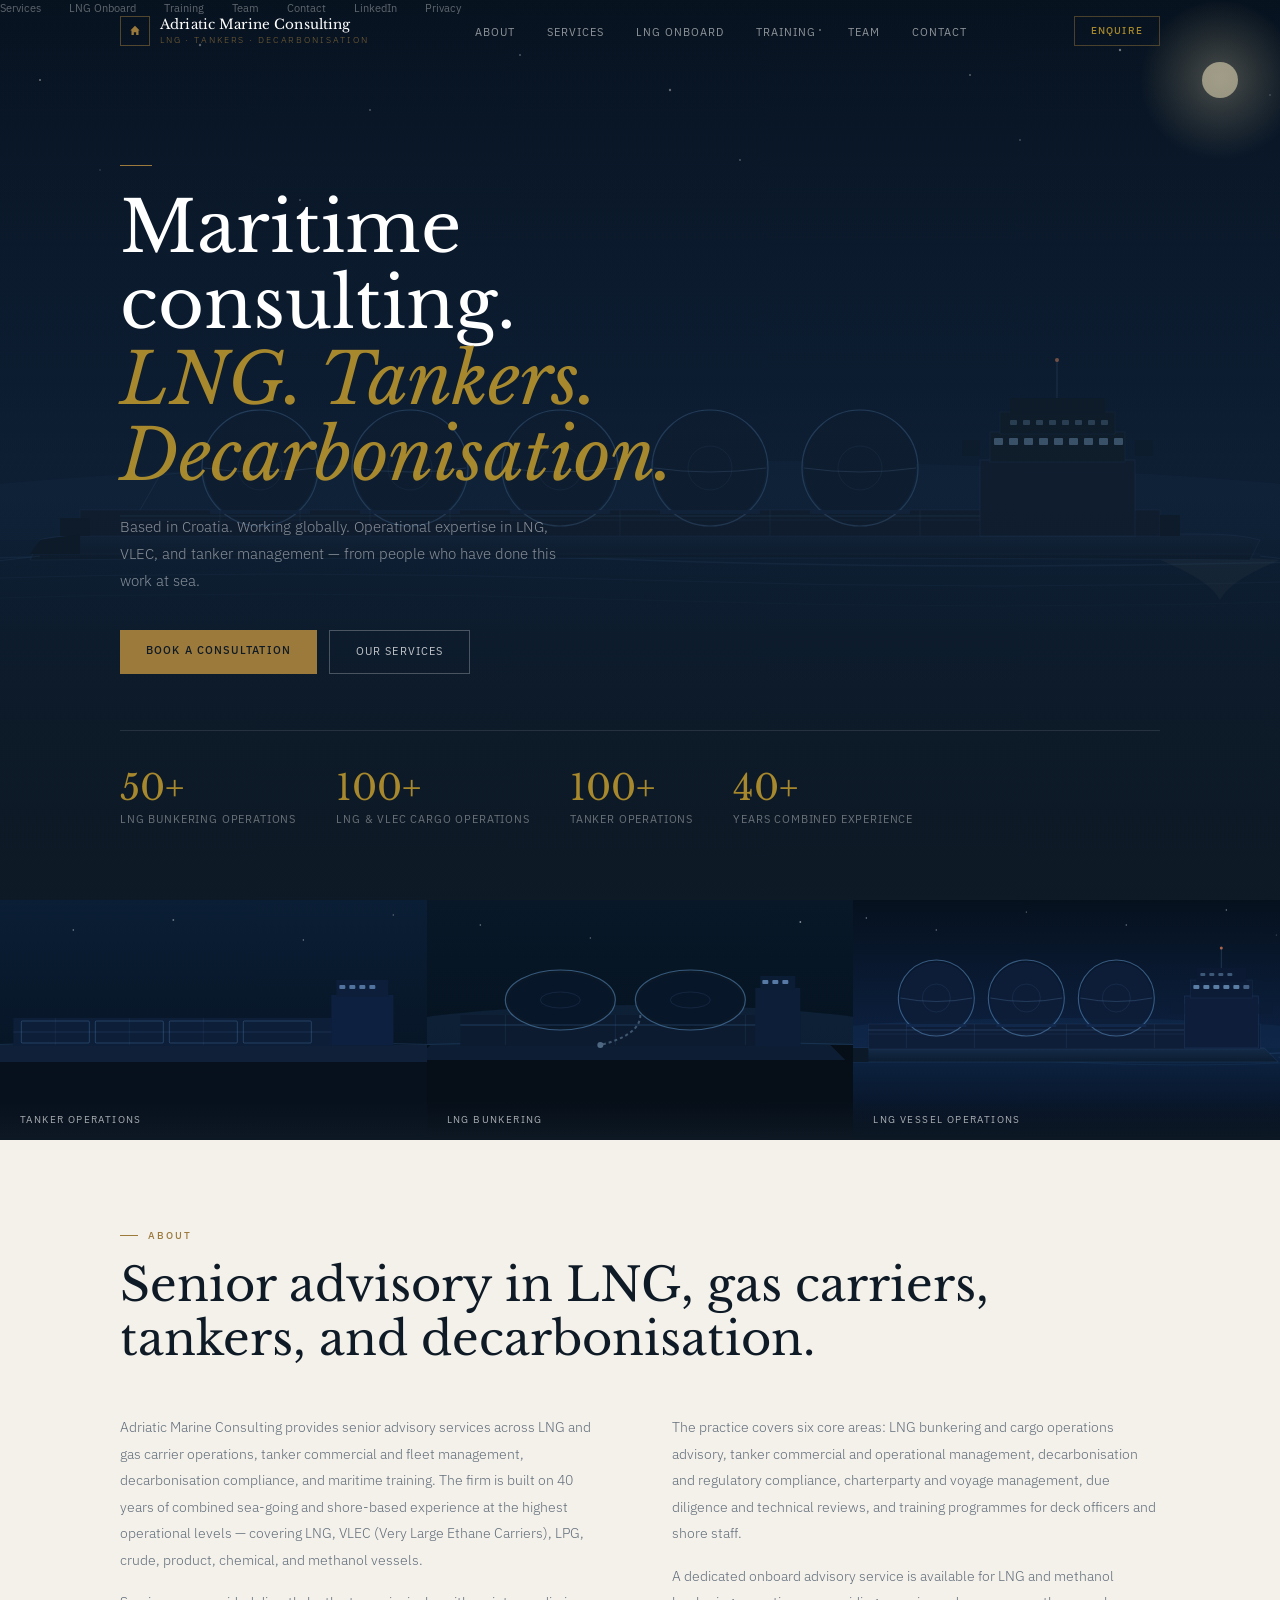
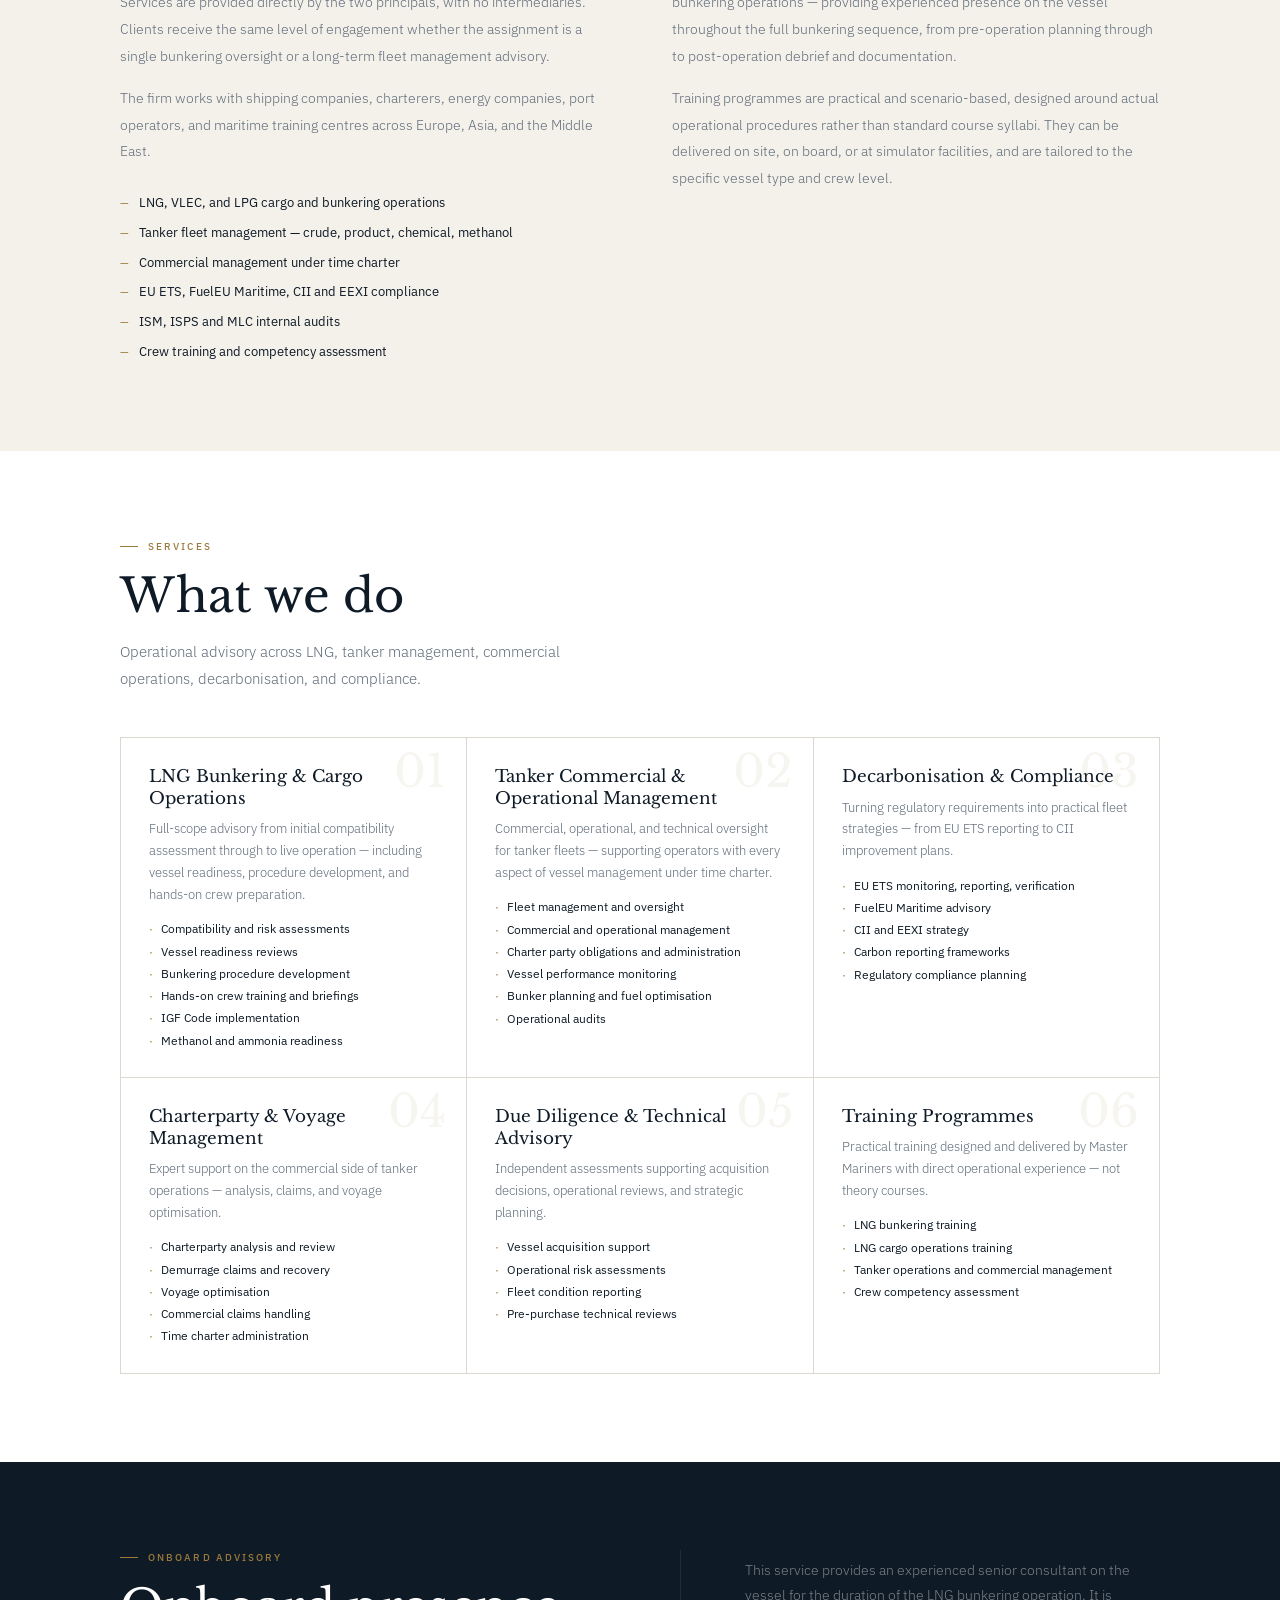
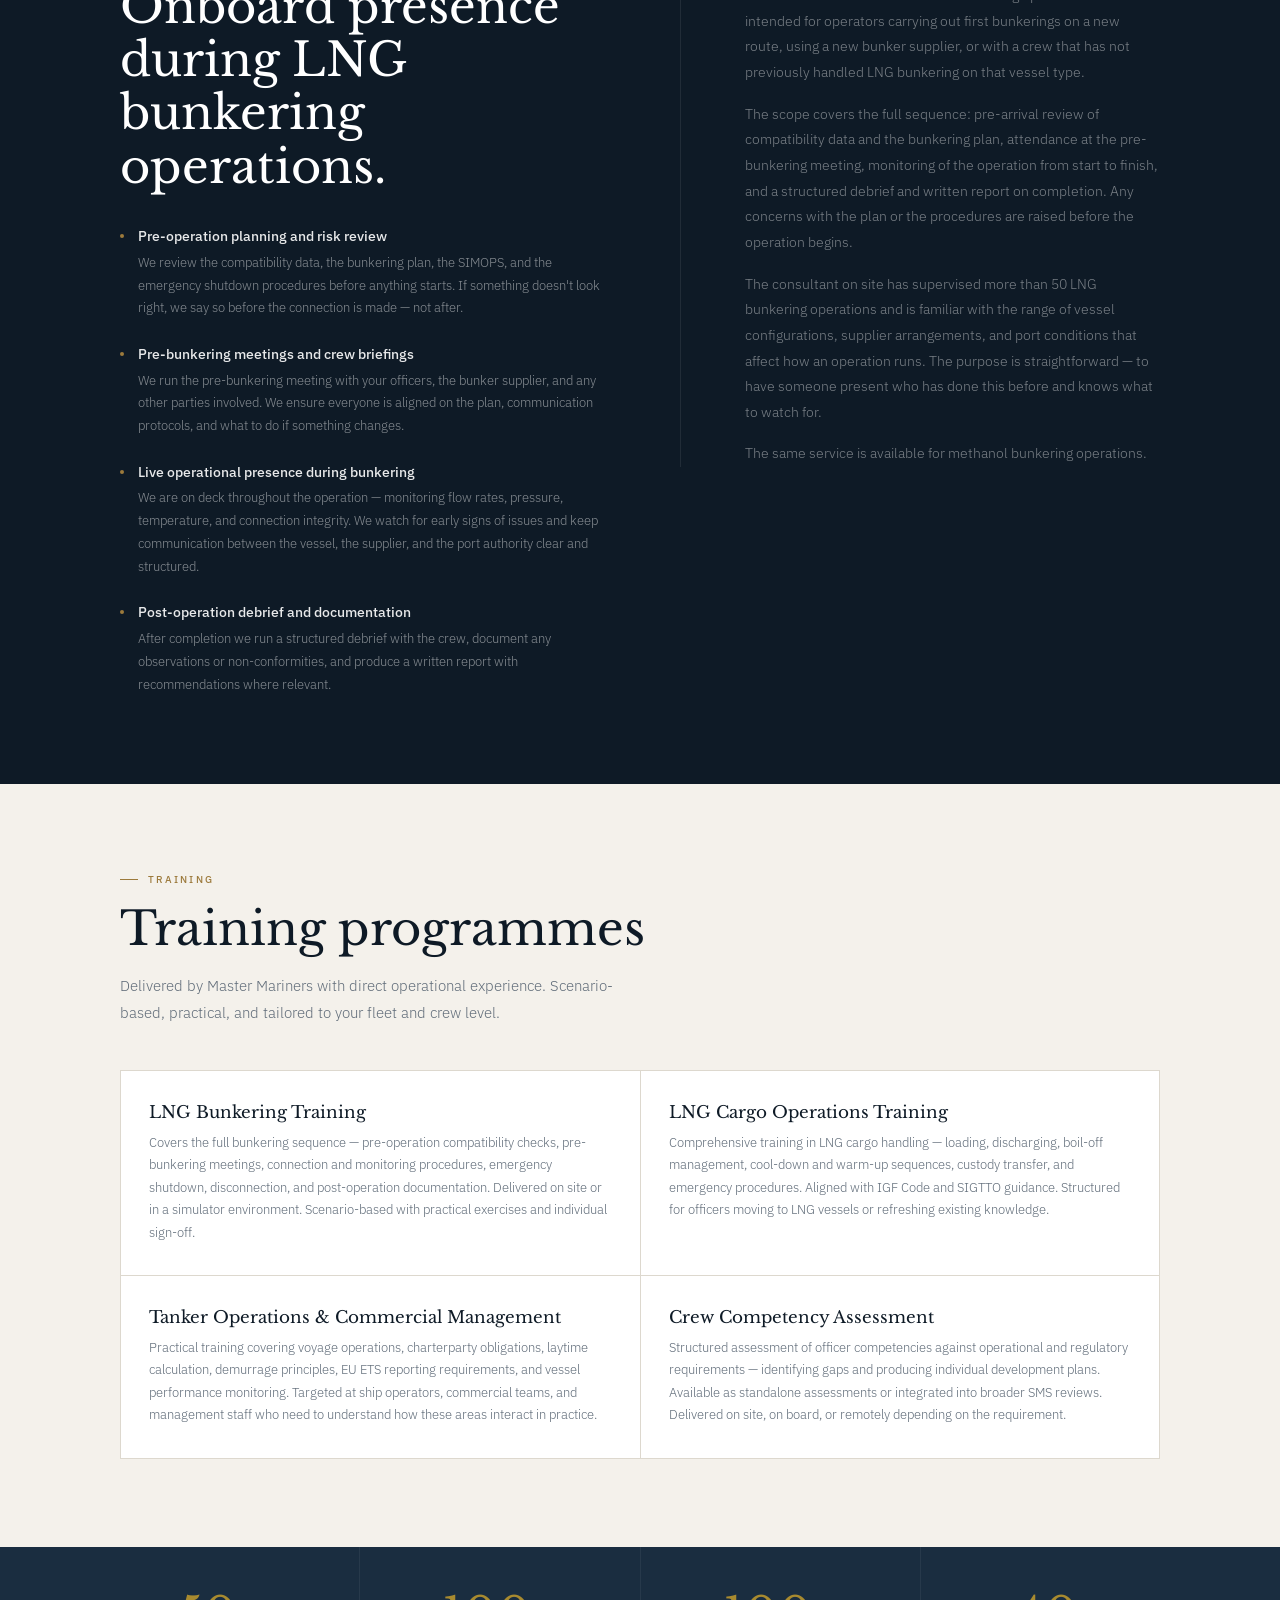
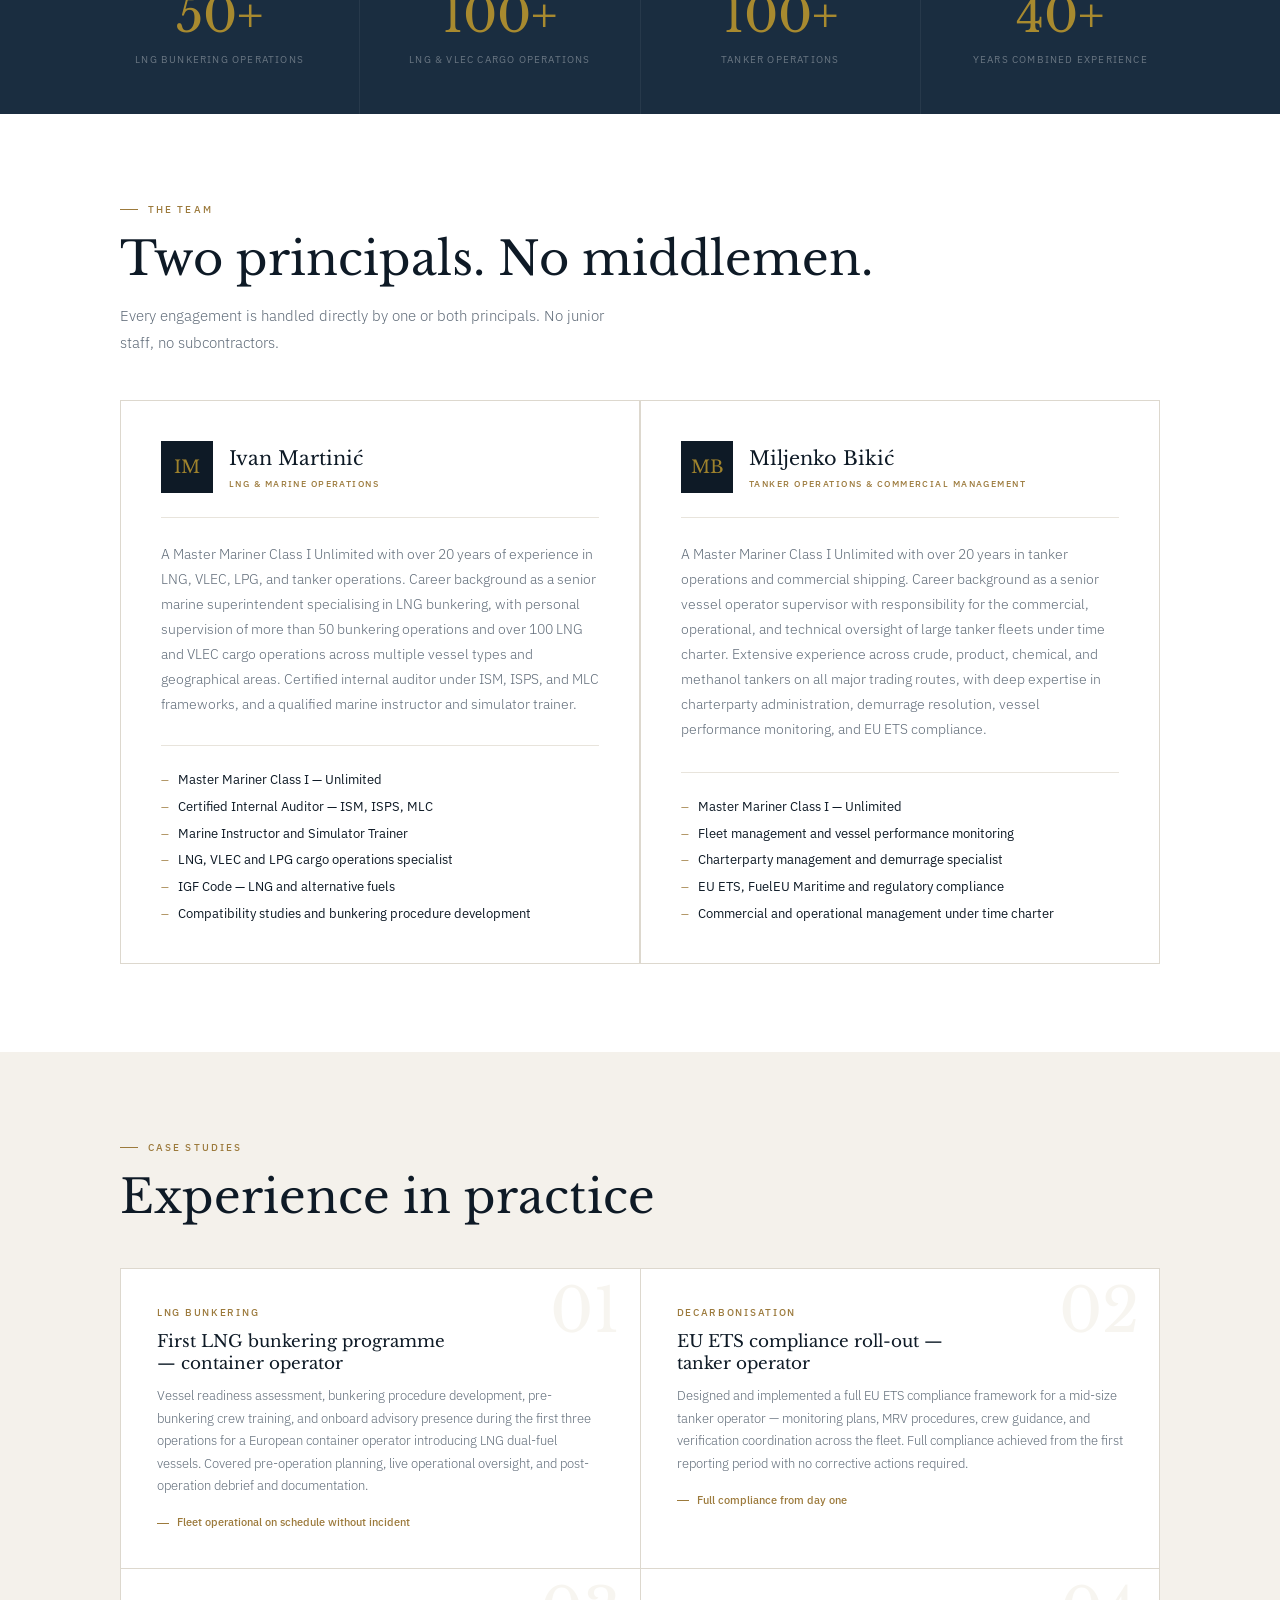
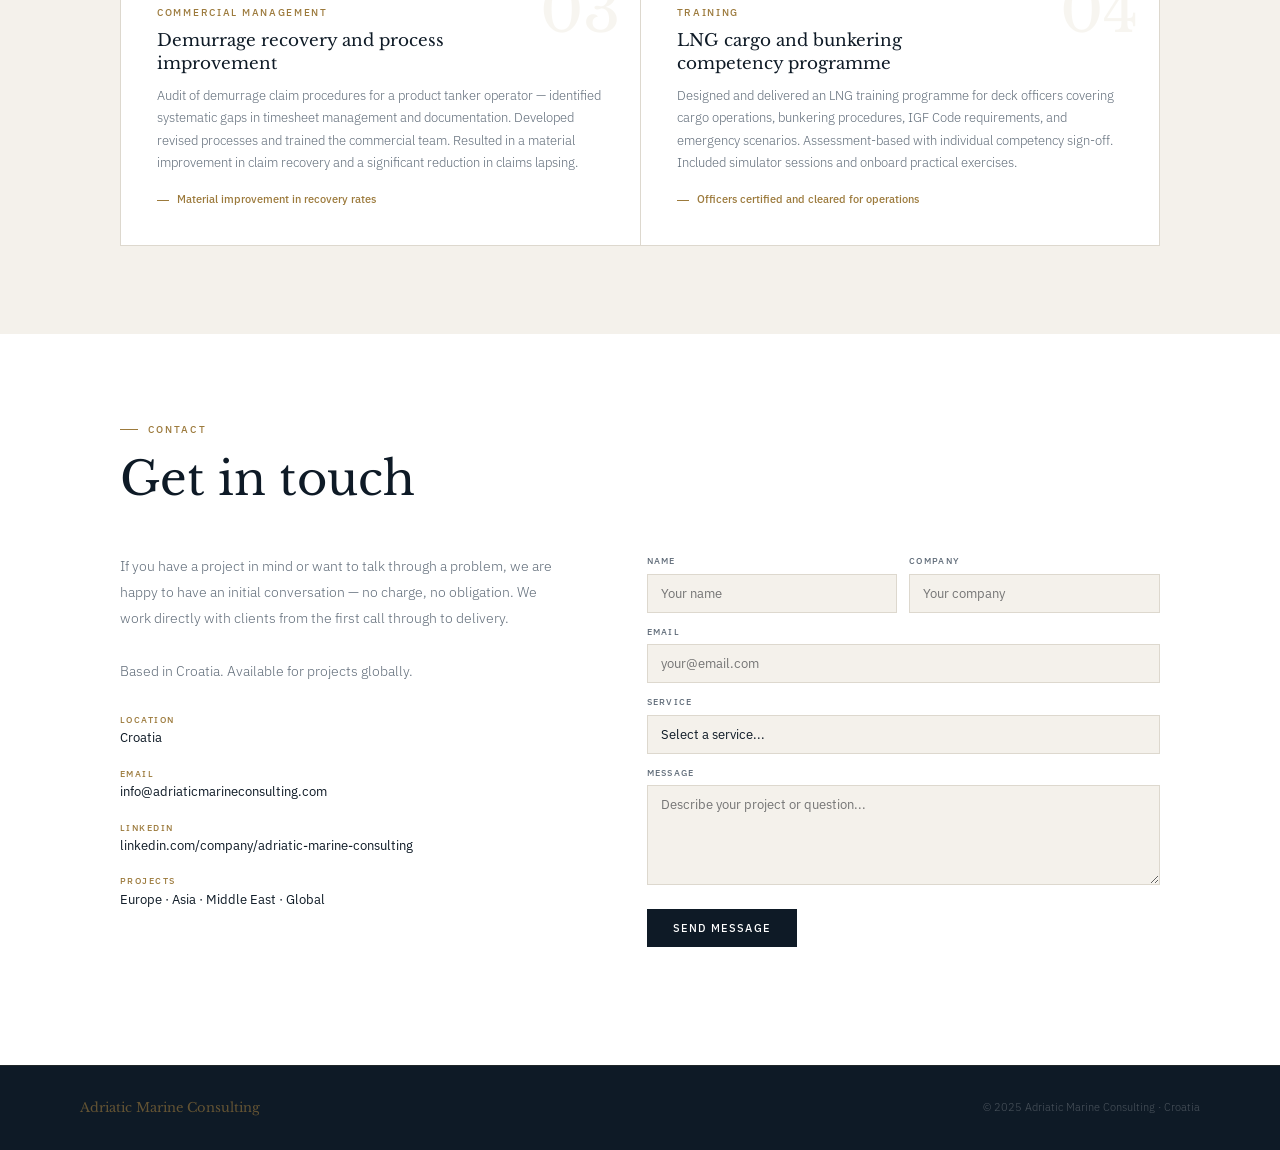
==== commit 8e8bfff7: "Add files via upload" ====
--- a/index.html
+++ b/index.html
@@ -198,7 +198,7 @@
     <div class="hero-content">
       <div class="hero-rule"></div>
       <h1>Maritime consulting.<br><em>LNG. Tankers.<br>Decarbonisation.</em></h1>
-      <p class="hero-sub">Based in Croatia. Working globally. Operational expertise in LNG and tanker management — from people who have done this work at sea.</p>
+      <p class="hero-sub">Based in Croatia. Working globally. Operational expertise in LNG, VLEC, and tanker management — from people who have done this work at sea.</p>
       <div class="hero-btns">
         <a href="#contact" class="btn-primary">Book a consultation</a>
         <a href="#services" class="btn-secondary">Our services</a>
@@ -210,7 +210,7 @@
         </div>
         <div class="hero-stat">
           <span class="stat-num">100+</span>
-          <span class="stat-label">LNG cargo operations</span>
+          <span class="stat-label">LNG &amp; VLEC cargo operations</span>
         </div>
         <div class="hero-stat">
           <span class="stat-num">100+</span>
@@ -304,47 +304,96 @@
     </div>
 
     <div class="strip-item">
+      <!-- LNG Carrier — Moss-type spherical tanks, full vessel -->
       <svg viewBox="0 0 480 240" xmlns="http://www.w3.org/2000/svg" preserveAspectRatio="xMidYMid slice">
         <defs>
-          <linearGradient id="cs2" x1="0" y1="0" x2="0" y2="1">
-            <stop offset="0%" stop-color="#09192c"/>
-            <stop offset="100%" stop-color="#050e1a"/>
+          <linearGradient id="lng2-sky" x1="0" y1="0" x2="0" y2="1">
+            <stop offset="0%" stop-color="#06111e"/>
+            <stop offset="60%" stop-color="#0c2040"/>
+            <stop offset="100%" stop-color="#091828"/>
+          </linearGradient>
+          <linearGradient id="lng2-sea" x1="0" y1="0" x2="0" y2="1">
+            <stop offset="0%" stop-color="#0d2545"/>
+            <stop offset="100%" stop-color="#060e1c"/>
+          </linearGradient>
+          <linearGradient id="lng2-hull" x1="0" y1="0" x2="0" y2="1">
+            <stop offset="0%" stop-color="#152b48"/>
+            <stop offset="100%" stop-color="#0b1c30"/>
           </linearGradient>
         </defs>
-        <rect width="480" height="240" fill="url(#cs2)"/>
-        <rect x="0" y="148" width="480" height="92" fill="#060c18"/>
-        <path d="M0 148 Q240 141 480 148" stroke="rgba(70,120,180,0.2)" fill="none" stroke-width="1"/>
-        <path d="M15 148 L465 148 L478 165 L2 165 Z" fill="#0d1e34"/>
-        <rect x="40" y="118" width="400" height="31" fill="#0c1a30"/>
-        <rect x="48"  y="96" width="28" height="23" fill="none" stroke="rgba(90,140,195,0.35)" stroke-width="0.8" rx="1"/>
-        <rect x="48"  y="74" width="28" height="23" fill="none" stroke="rgba(90,140,195,0.3)"  stroke-width="0.8" rx="1"/>
-        <rect x="48"  y="52" width="28" height="23" fill="none" stroke="rgba(90,140,195,0.2)"  stroke-width="0.8" rx="1"/>
-        <rect x="82"  y="96" width="28" height="23" fill="none" stroke="rgba(90,140,195,0.35)" stroke-width="0.8" rx="1"/>
-        <rect x="82"  y="74" width="28" height="23" fill="none" stroke="rgba(90,140,195,0.3)"  stroke-width="0.8" rx="1"/>
-        <rect x="82"  y="52" width="28" height="23" fill="none" stroke="rgba(90,140,195,0.2)"  stroke-width="0.8" rx="1"/>
-        <rect x="116" y="96" width="28" height="23" fill="none" stroke="rgba(90,140,195,0.35)" stroke-width="0.8" rx="1"/>
-        <rect x="116" y="74" width="28" height="23" fill="none" stroke="rgba(90,140,195,0.3)"  stroke-width="0.8" rx="1"/>
-        <rect x="150" y="96" width="28" height="23" fill="none" stroke="rgba(90,140,195,0.35)" stroke-width="0.8" rx="1"/>
-        <rect x="150" y="74" width="28" height="23" fill="none" stroke="rgba(90,140,195,0.3)"  stroke-width="0.8" rx="1"/>
-        <rect x="184" y="96" width="28" height="23" fill="none" stroke="rgba(90,140,195,0.35)" stroke-width="0.8" rx="1"/>
-        <rect x="184" y="74" width="28" height="23" fill="none" stroke="rgba(90,140,195,0.3)"  stroke-width="0.8" rx="1"/>
-        <ellipse cx="330" cy="100" rx="42" ry="24" fill="#08152a" stroke="rgba(120,170,220,0.55)" stroke-width="1.2"/>
-        <ellipse cx="330" cy="100" rx="39" ry="21" fill="#070f1e"/>
-        <ellipse cx="330" cy="100" rx="14" ry="6"  fill="none" stroke="rgba(120,170,220,0.15)" stroke-width="0.8"/>
-        <ellipse cx="395" cy="100" rx="42" ry="24" fill="#08152a" stroke="rgba(120,170,220,0.55)" stroke-width="1.2"/>
-        <ellipse cx="395" cy="100" rx="39" ry="21" fill="#070f1e"/>
-        <ellipse cx="395" cy="100" rx="14" ry="6"  fill="none" stroke="rgba(120,170,220,0.15)" stroke-width="0.8"/>
-        <rect x="240" y="88"  width="50" height="61" fill="#0c1d38"/>
-        <rect x="246" y="76"  width="38" height="14" fill="#0b1b35"/>
-        <rect x="249" y="80" width="6" height="4" fill="rgba(150,200,255,0.5)" rx="1"/>
-        <rect x="259" y="80" width="6" height="4" fill="rgba(150,200,255,0.5)" rx="1"/>
-        <rect x="269" y="80" width="6" height="4" fill="rgba(150,200,255,0.5)" rx="1"/>
-        <line x1="40" y1="128" x2="240" y2="128" stroke="rgba(70,110,160,0.3)" stroke-width="0.8"/>
-        <circle cx="60"  cy="28" r="0.8" fill="white" opacity="0.45"/>
-        <circle cx="220" cy="18" r="0.7" fill="white" opacity="0.4"/>
-        <circle cx="440" cy="30" r="0.9" fill="white" opacity="0.5"/>
+        <!-- Sky -->
+        <rect width="480" height="240" fill="url(#lng2-sky)"/>
+        <!-- Stars -->
+        <circle cx="40"  cy="18" r="0.7" fill="white" opacity="0.5"/>
+        <circle cx="110" cy="30" r="0.8" fill="white" opacity="0.4"/>
+        <circle cx="200" cy="12" r="0.6" fill="white" opacity="0.55"/>
+        <circle cx="300" cy="25" r="0.8" fill="white" opacity="0.4"/>
+        <circle cx="400" cy="10" r="0.7" fill="white" opacity="0.5"/>
+        <circle cx="450" cy="35" r="0.6" fill="white" opacity="0.35"/>
+        <!-- Horizon glow -->
+        <ellipse cx="240" cy="148" rx="320" ry="30" fill="rgba(20,50,90,0.35)"/>
+        <!-- Sea -->
+        <rect x="0" y="148" width="480" height="92" fill="url(#lng2-sea)"/>
+        <path d="M0 152 Q120 146 240 152 Q360 158 480 152" stroke="rgba(80,140,200,0.2)" fill="none" stroke-width="1"/>
+        <path d="M0 162 Q120 156 240 162 Q360 168 480 162" stroke="rgba(80,140,200,0.12)" fill="none" stroke-width="0.8"/>
+        <!-- Hull -->
+        <path d="M22 148 L438 148 L452 162 L8 162 Z" fill="url(#lng2-hull)" stroke="rgba(50,90,140,0.35)" stroke-width="0.7"/>
+        <!-- Main deck -->
+        <rect x="42" y="124" width="392" height="25" fill="#0f1e38" stroke="rgba(50,90,140,0.25)" stroke-width="0.7"/>
+        <!-- Bow -->
+        <path d="M42 148 L22 148 L8 162 L42 162 Z" fill="#0b1928"/>
+        <!-- LNG sphere 1 -->
+        <circle cx="110" cy="98" r="38" fill="none" stroke="rgba(100,155,210,0.5)" stroke-width="1.1"/>
+        <circle cx="110" cy="98" r="36" fill="#0d1e38" fill-opacity="0.93"/>
+        <circle cx="110" cy="98" r="14" fill="none" stroke="rgba(100,155,210,0.15)" stroke-width="0.7"/>
+        <path d="M74 98 Q110 105 146 98" stroke="rgba(120,170,220,0.28)" fill="none" stroke-width="0.8"/>
+        <rect x="80"  y="124" width="60" height="3" fill="rgba(18,42,78,0.9)"/>
+        <!-- LNG sphere 2 -->
+        <circle cx="200" cy="98" r="38" fill="none" stroke="rgba(100,155,210,0.5)" stroke-width="1.1"/>
+        <circle cx="200" cy="98" r="36" fill="#0d1e38" fill-opacity="0.93"/>
+        <circle cx="200" cy="98" r="14" fill="none" stroke="rgba(100,155,210,0.15)" stroke-width="0.7"/>
+        <path d="M164 98 Q200 105 236 98" stroke="rgba(120,170,220,0.28)" fill="none" stroke-width="0.8"/>
+        <rect x="170" y="124" width="60" height="3" fill="rgba(18,42,78,0.9)"/>
+        <!-- LNG sphere 3 -->
+        <circle cx="290" cy="98" r="38" fill="none" stroke="rgba(100,155,210,0.5)" stroke-width="1.1"/>
+        <circle cx="290" cy="98" r="36" fill="#0d1e38" fill-opacity="0.93"/>
+        <circle cx="290" cy="98" r="14" fill="none" stroke="rgba(100,155,210,0.15)" stroke-width="0.7"/>
+        <path d="M254 98 Q290 105 326 98" stroke="rgba(120,170,220,0.28)" fill="none" stroke-width="0.8"/>
+        <rect x="260" y="124" width="60" height="3" fill="rgba(18,42,78,0.9)"/>
+        <!-- Pipework on deck -->
+        <line x1="42"  y1="130" x2="358" y2="130" stroke="rgba(70,120,170,0.32)" stroke-width="1"/>
+        <line x1="42"  y1="134" x2="358" y2="134" stroke="rgba(70,120,170,0.18)" stroke-width="0.7"/>
+        <line x1="80"  y1="124" x2="80"  y2="148" stroke="rgba(70,110,160,0.22)" stroke-width="0.7"/>
+        <line x1="148" y1="124" x2="148" y2="148" stroke="rgba(70,110,160,0.22)" stroke-width="0.7"/>
+        <line x1="240" y1="124" x2="240" y2="148" stroke="rgba(70,110,160,0.22)" stroke-width="0.7"/>
+        <line x1="328" y1="124" x2="328" y2="148" stroke="rgba(70,110,160,0.22)" stroke-width="0.7"/>
+        <!-- Bridge / superstructure -->
+        <rect x="358" y="96"  width="74" height="52" fill="#0e1e3a" stroke="rgba(50,90,140,0.35)" stroke-width="0.7"/>
+        <rect x="364" y="80"  width="62" height="18" fill="#0c1c36" stroke="rgba(50,90,140,0.25)" stroke-width="0.6"/>
+        <rect x="370" y="68"  width="50" height="14" fill="#0b1a32"/>
+        <!-- Bridge windows -->
+        <rect x="367" y="85" width="6" height="4" fill="rgba(155,205,255,0.55)" rx="1"/>
+        <rect x="377" y="85" width="6" height="4" fill="rgba(155,205,255,0.55)" rx="1"/>
+        <rect x="387" y="85" width="6" height="4" fill="rgba(155,205,255,0.55)" rx="1"/>
+        <rect x="397" y="85" width="6" height="4" fill="rgba(155,205,255,0.55)" rx="1"/>
+        <rect x="407" y="85" width="6" height="4" fill="rgba(155,205,255,0.55)" rx="1"/>
+        <rect x="417" y="85" width="6" height="4" fill="rgba(155,205,255,0.4)"  rx="1"/>
+        <!-- Upper bridge windows -->
+        <rect x="374" y="73" width="5" height="3" fill="rgba(155,205,255,0.35)" rx="1"/>
+        <rect x="383" y="73" width="5" height="3" fill="rgba(155,205,255,0.35)" rx="1"/>
+        <rect x="392" y="73" width="5" height="3" fill="rgba(155,205,255,0.35)" rx="1"/>
+        <rect x="401" y="73" width="5" height="3" fill="rgba(155,205,255,0.35)" rx="1"/>
+        <!-- Mast -->
+        <line x1="395" y1="68" x2="395" y2="48" stroke="rgba(80,120,160,0.38)" stroke-width="0.8"/>
+        <circle cx="395" cy="48" r="1.5" fill="rgba(255,140,90,0.65)"/>
+        <!-- Bridge wings -->
+        <rect x="344" y="104" width="14" height="10" fill="#0c1c36" opacity="0.8"/>
+        <rect x="432" y="104" width="14" height="10" fill="#0c1c36" opacity="0.8"/>
+        <!-- Wake -->
+        <path d="M22 157 Q11 161 0 165"  stroke="rgba(80,140,200,0.18)" fill="none" stroke-width="0.8"/>
+        <path d="M452 157 Q466 161 480 165" stroke="rgba(80,140,200,0.18)" fill="none" stroke-width="0.8"/>
       </svg>
-      <span class="strip-label">Dual-Fuel Container Ships</span>
+      <span class="strip-label">LNG Vessel Operations</span>
     </div>
 
   </div>
@@ -355,46 +404,25 @@
   <section class="section section--sand" id="about">
     <div class="container">
       <div class="eyebrow">About</div>
-      <h2 class="section-title">40 years of doing the job.<br>Now helping others do it better.</h2>
+      <h2 class="section-title">Senior advisory in LNG, gas carriers,<br>tankers, and decarbonisation.</h2>
       <div class="about-grid">
         <div class="about-body">
-          <p>We are two Master Mariners who built careers in LNG and tanker operations before moving into senior shore-based roles. Between us, we have handled more than 50 LNG bunkering operations, over 100 LNG cargo operations, and more than 100 tanker operations across crude, product, chemical, and methanol fleets worldwide.</p>
-          <p>The consultancy exists because we kept seeing the same gap: shipping companies dealing with complex LNG, commercial, and decarbonisation questions but getting advice from people who had never actually run these operations. We have. Every service we offer comes directly from that experience.</p>
-          <p>We work with shipping companies, charterers, energy companies, and training centres — wherever there is a genuine need for senior operational knowledge rather than a generic report.</p>
+          <p>Adriatic Marine Consulting provides senior advisory services across LNG and gas carrier operations, tanker commercial and fleet management, decarbonisation compliance, and maritime training. The firm is built on 40 years of combined sea-going and shore-based experience at the highest operational levels — covering LNG, VLEC (Very Large Ethane Carriers), LPG, crude, product, chemical, and methanol vessels.</p>
+          <p>Services are provided directly by the two principals, with no intermediaries. Clients receive the same level of engagement whether the assignment is a single bunkering oversight or a long-term fleet management advisory.</p>
+          <p>The firm works with shipping companies, charterers, energy companies, port operators, and maritime training centres across Europe, Asia, and the Middle East.</p>
           <ul class="highlight-list">
-            <li>Master Mariner Class I Unlimited — both principals</li>
-            <li>50+ LNG bunkering operations supervised worldwide</li>
-            <li>100+ LNG cargo operations across all vessel types</li>
-            <li>100+ tanker operations — crude, product, chemical, methanol</li>
-            <li>Certified internal auditor: ISM, ISPS, MLC</li>
-            <li>EU ETS, FuelEU Maritime, CII and EEXI implementation</li>
+            <li>LNG, VLEC, and LPG cargo and bunkering operations</li>
+            <li>Tanker fleet management — crude, product, chemical, methanol</li>
+            <li>Commercial management under time charter</li>
+            <li>EU ETS, FuelEU Maritime, CII and EEXI compliance</li>
+            <li>ISM, ISPS and MLC internal audits</li>
+            <li>Crew training and competency assessment</li>
           </ul>
         </div>
-        <div class="founder-cards">
-          <div class="founder-card">
-            <div class="founder-card-name">Ivan Martinić</div>
-            <div class="founder-card-role">LNG &amp; Marine Operations</div>
-            <p class="founder-card-bio">Over 20 years in LNG/LPG and tanker operations, including a senior career as marine superintendent specialising in LNG bunkering. Has personally supervised more than 50 LNG bunkering operations and over 100 LNG cargo operations. Master Mariner Class I Unlimited, certified internal auditor under ISM, ISPS and MLC, and qualified marine simulator instructor.</p>
-            <div class="founder-card-tags">
-              <span class="tag">IGF Code</span>
-              <span class="tag">LNG Bunkering</span>
-              <span class="tag">ISM/ISPS/MLC Auditor</span>
-              <span class="tag">Simulator Training</span>
-              <span class="tag">Compatibility Studies</span>
-            </div>
-          </div>
-          <div class="founder-card">
-            <div class="founder-card-name">Miljenko Bikić</div>
-            <div class="founder-card-role">Tanker Operations &amp; Commercial Management</div>
-            <p class="founder-card-bio">Over 20 years in tanker operations and commercial shipping, having worked as a senior vessel operator supervisor responsible for commercial, operational, and technical oversight of large tanker fleets under time charter. More than 100 tanker operations across all major routes and vessel types. Master Mariner Class I Unlimited. Expert in charterparty management, demurrage, vessel performance, and EU ETS compliance.</p>
-            <div class="founder-card-tags">
-              <span class="tag">Charterparty</span>
-              <span class="tag">Demurrage</span>
-              <span class="tag">EU ETS</span>
-              <span class="tag">Fleet Oversight</span>
-              <span class="tag">Fuel Optimisation</span>
-            </div>
-          </div>
+        <div class="about-body">
+          <p>The practice covers six core areas: LNG bunkering and cargo operations advisory, tanker commercial and operational management, decarbonisation and regulatory compliance, charterparty and voyage management, due diligence and technical reviews, and training programmes for deck officers and shore staff.</p>
+          <p>A dedicated onboard advisory service is available for LNG and methanol bunkering operations — providing experienced presence on the vessel throughout the full bunkering sequence, from pre-operation planning through to post-operation debrief and documentation.</p>
+          <p>Training programmes are practical and scenario-based, designed around actual operational procedures rather than standard course syllabi. They can be delivered on site, on board, or at simulator facilities, and are tailored to the specific vessel type and crew level.</p>
         </div>
       </div>
     </div>
@@ -500,7 +528,7 @@
       <div class="onboard-grid">
         <div class="onboard-left">
           <div class="eyebrow eyebrow--gold">Onboard Advisory</div>
-          <h2 class="section-title section-title--light">We come onboard.<br>For the bunkering itself.</h2>
+          <h2 class="section-title section-title--light">Onboard presence<br>during LNG bunkering operations.</h2>
           <div class="onboard-points">
 
             <div class="onboard-point">
@@ -538,10 +566,10 @@
           </div>
         </div>
         <div class="onboard-right">
-          <p>For many shipping companies, the first LNG bunkering operations are the most critical. Procedures may be new, the crew may not have done this before, and the consequences of a mistake — gas release, connection failure, or a poorly managed emergency — are serious.</p>
-          <p>Having an experienced person physically present on the vessel during the operation is a different level of assurance from having a procedure document. We have supervised more than 50 LNG bunkering operations in this capacity and know exactly what to look for, what questions to ask, and when to pause an operation.</p>
-          <p>This service is available for first bunkerings on a new route or with a new bunker supplier, for vessels with less experienced LNG-trained crews, and for operators who want independent oversight of their LNG bunkering programme.</p>
-          <p>We can also provide this support for methanol bunkering operations, applying the same structured approach to pre-operation review, live presence, and post-operation documentation.</p>
+          <p>This service provides an experienced senior consultant on the vessel for the duration of the LNG bunkering operation. It is intended for operators carrying out first bunkerings on a new route, using a new bunker supplier, or with a crew that has not previously handled LNG bunkering on that vessel type.</p>
+          <p>The scope covers the full sequence: pre-arrival review of compatibility data and the bunkering plan, attendance at the pre-bunkering meeting, monitoring of the operation from start to finish, and a structured debrief and written report on completion. Any concerns with the plan or the procedures are raised before the operation begins.</p>
+          <p>The consultant on site has supervised more than 50 LNG bunkering operations and is familiar with the range of vessel configurations, supplier arrangements, and port conditions that affect how an operation runs. The purpose is straightforward — to have someone present who has done this before and knows what to watch for.</p>
+          <p>The same service is available for methanol bunkering operations.</p>
         </div>
       </div>
     </div>
@@ -592,7 +620,7 @@
       </div>
       <div class="number-box">
         <span class="number-val">100+</span>
-        <span class="number-label">LNG cargo operations</span>
+        <span class="number-label">LNG &amp; VLEC cargo operations</span>
       </div>
       <div class="number-box">
         <span class="number-val">100+</span>
@@ -612,7 +640,7 @@
     <div class="container">
       <div class="eyebrow">The team</div>
       <h2 class="section-title">Two principals. No middlemen.</h2>
-      <p class="section-lead">Every project is handled directly by Ivan or Miljenko — or both. No junior staff, no subcontractors.</p>
+      <p class="section-lead">Every engagement is handled directly by one or both principals. No junior staff, no subcontractors.</p>
       <div class="team-grid">
 
         <div class="team-card">
@@ -623,12 +651,13 @@
               <div class="team-role">LNG &amp; Marine Operations</div>
             </div>
           </div>
-          <p class="team-bio">Ivan has over 20 years of experience in LNG/LPG and tanker operations, including a senior career as a marine superintendent specialising in LNG bunkering. He holds a Master Mariner Class I Unlimited certificate and has personally supervised more than 50 LNG bunkering operations and over 100 LNG cargo operations across multiple vessel types and geographical areas. He is a certified internal auditor under ISM, ISPS, and MLC frameworks, and works as a qualified marine instructor and simulator trainer.</p>
+          <p class="team-bio">A Master Mariner Class I Unlimited with over 20 years of experience in LNG, VLEC, LPG, and tanker operations. Career background as a senior marine superintendent specialising in LNG bunkering, with personal supervision of more than 50 bunkering operations and over 100 LNG and VLEC cargo operations across multiple vessel types and geographical areas. Certified internal auditor under ISM, ISPS, and MLC frameworks, and a qualified marine instructor and simulator trainer.</p>
           <ul class="team-quals">
             <li>Master Mariner Class I — Unlimited</li>
             <li>Certified Internal Auditor — ISM, ISPS, MLC</li>
             <li>Marine Instructor and Simulator Trainer</li>
-            <li>IGF Code — LNG and alternative fuels specialist</li>
+            <li>LNG, VLEC and LPG cargo operations specialist</li>
+            <li>IGF Code — LNG and alternative fuels</li>
             <li>Compatibility studies and bunkering procedure development</li>
           </ul>
         </div>
@@ -641,7 +670,7 @@
               <div class="team-role">Tanker Operations &amp; Commercial Management</div>
             </div>
           </div>
-          <p class="team-bio">Miljenko has over 20 years in tanker operations and commercial shipping, having worked as a senior vessel operator supervisor responsible for the commercial, operational, and technical oversight of large tanker fleets operating under time charter. He holds a Master Mariner Class I Unlimited licence and has extensive experience across crude, product, chemical, and methanol tankers on all major trading routes. Expert in charterparty administration, demurrage resolution, vessel performance monitoring, and EU ETS compliance.</p>
+          <p class="team-bio">A Master Mariner Class I Unlimited with over 20 years in tanker operations and commercial shipping. Career background as a senior vessel operator supervisor with responsibility for the commercial, operational, and technical oversight of large tanker fleets under time charter. Extensive experience across crude, product, chemical, and methanol tankers on all major trading routes, with deep expertise in charterparty administration, demurrage resolution, vessel performance monitoring, and EU ETS compliance.</p>
           <ul class="team-quals">
             <li>Master Mariner Class I — Unlimited</li>
             <li>Fleet management and vessel performance monitoring</li>
--- a/style.css
+++ b/style.css
@@ -444,8 +444,8 @@
 /* ── About ── */
 .about-grid {
   display: grid;
-  grid-template-columns: 1fr 1.1fr;
-  gap: 5.5rem;
+  grid-template-columns: 1fr 1fr;
+  gap: 4rem;
   align-items: start;
   margin-top: 3rem;
 }
